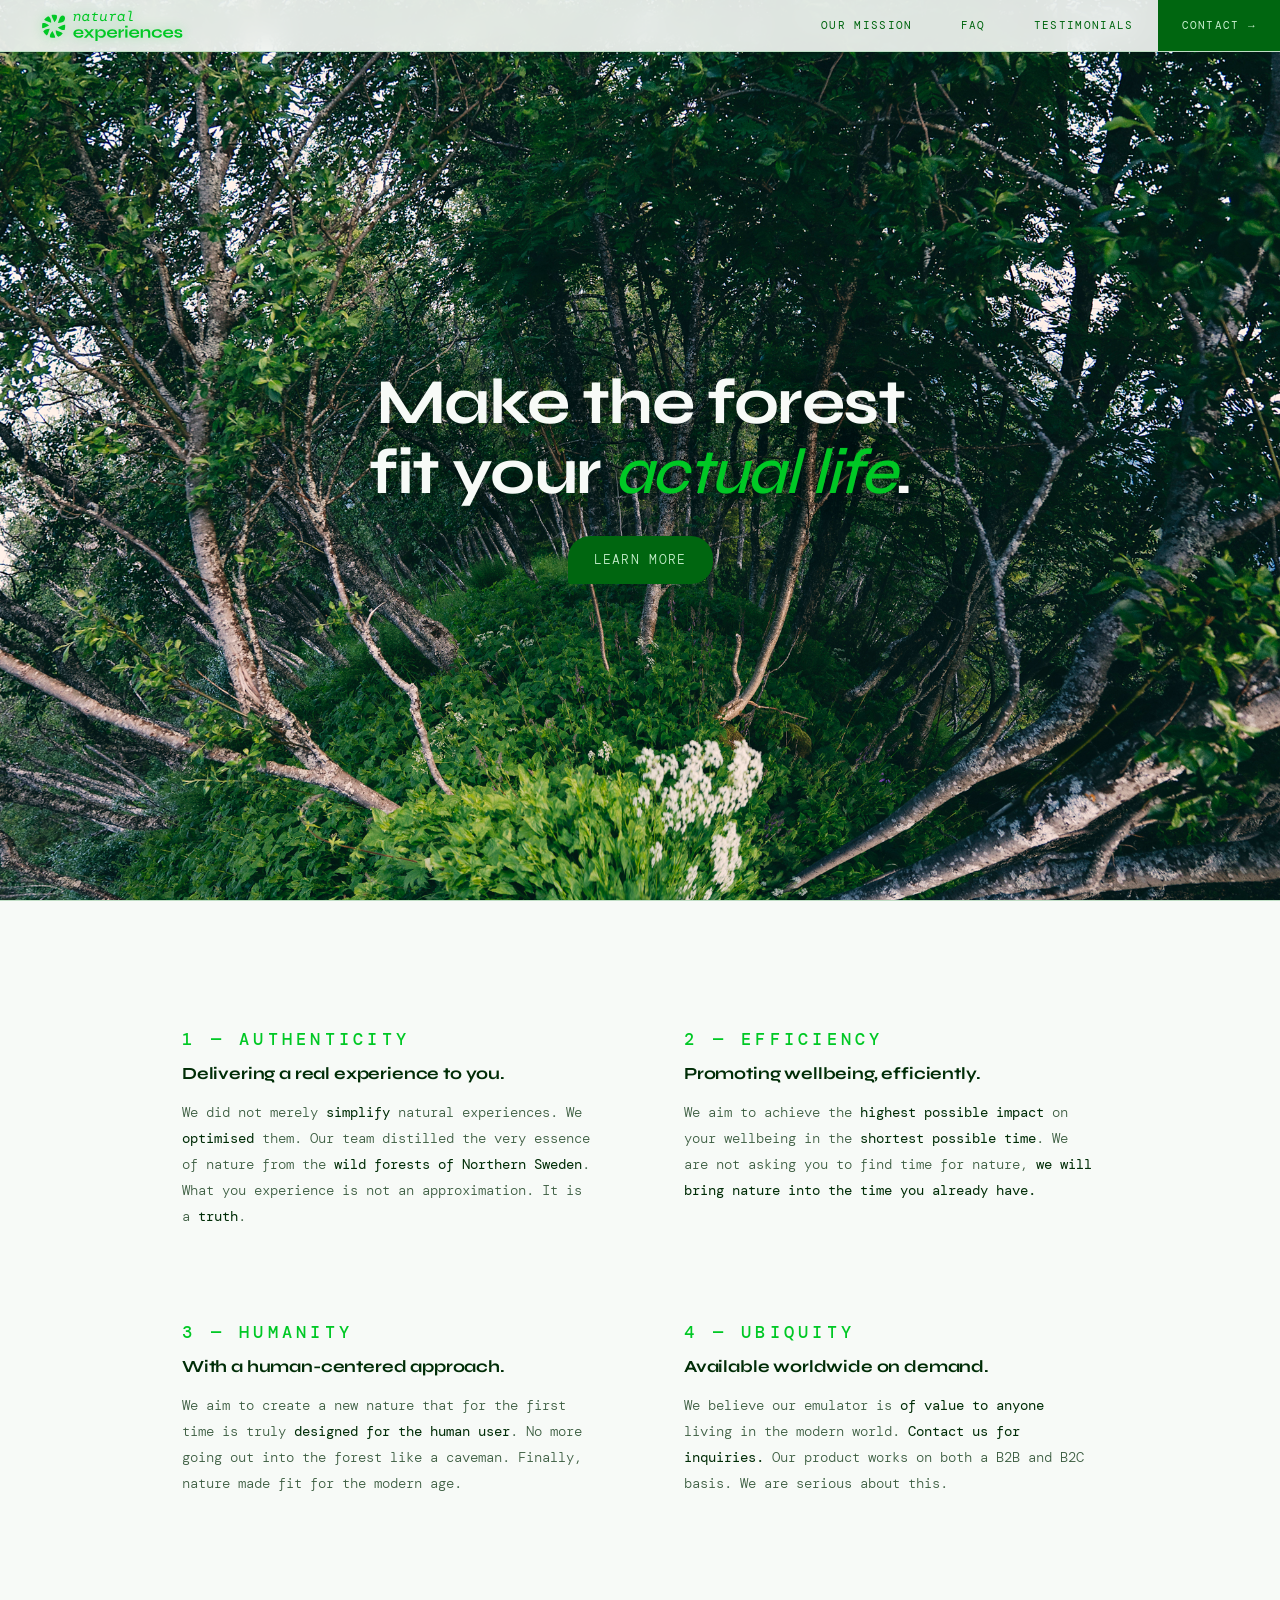
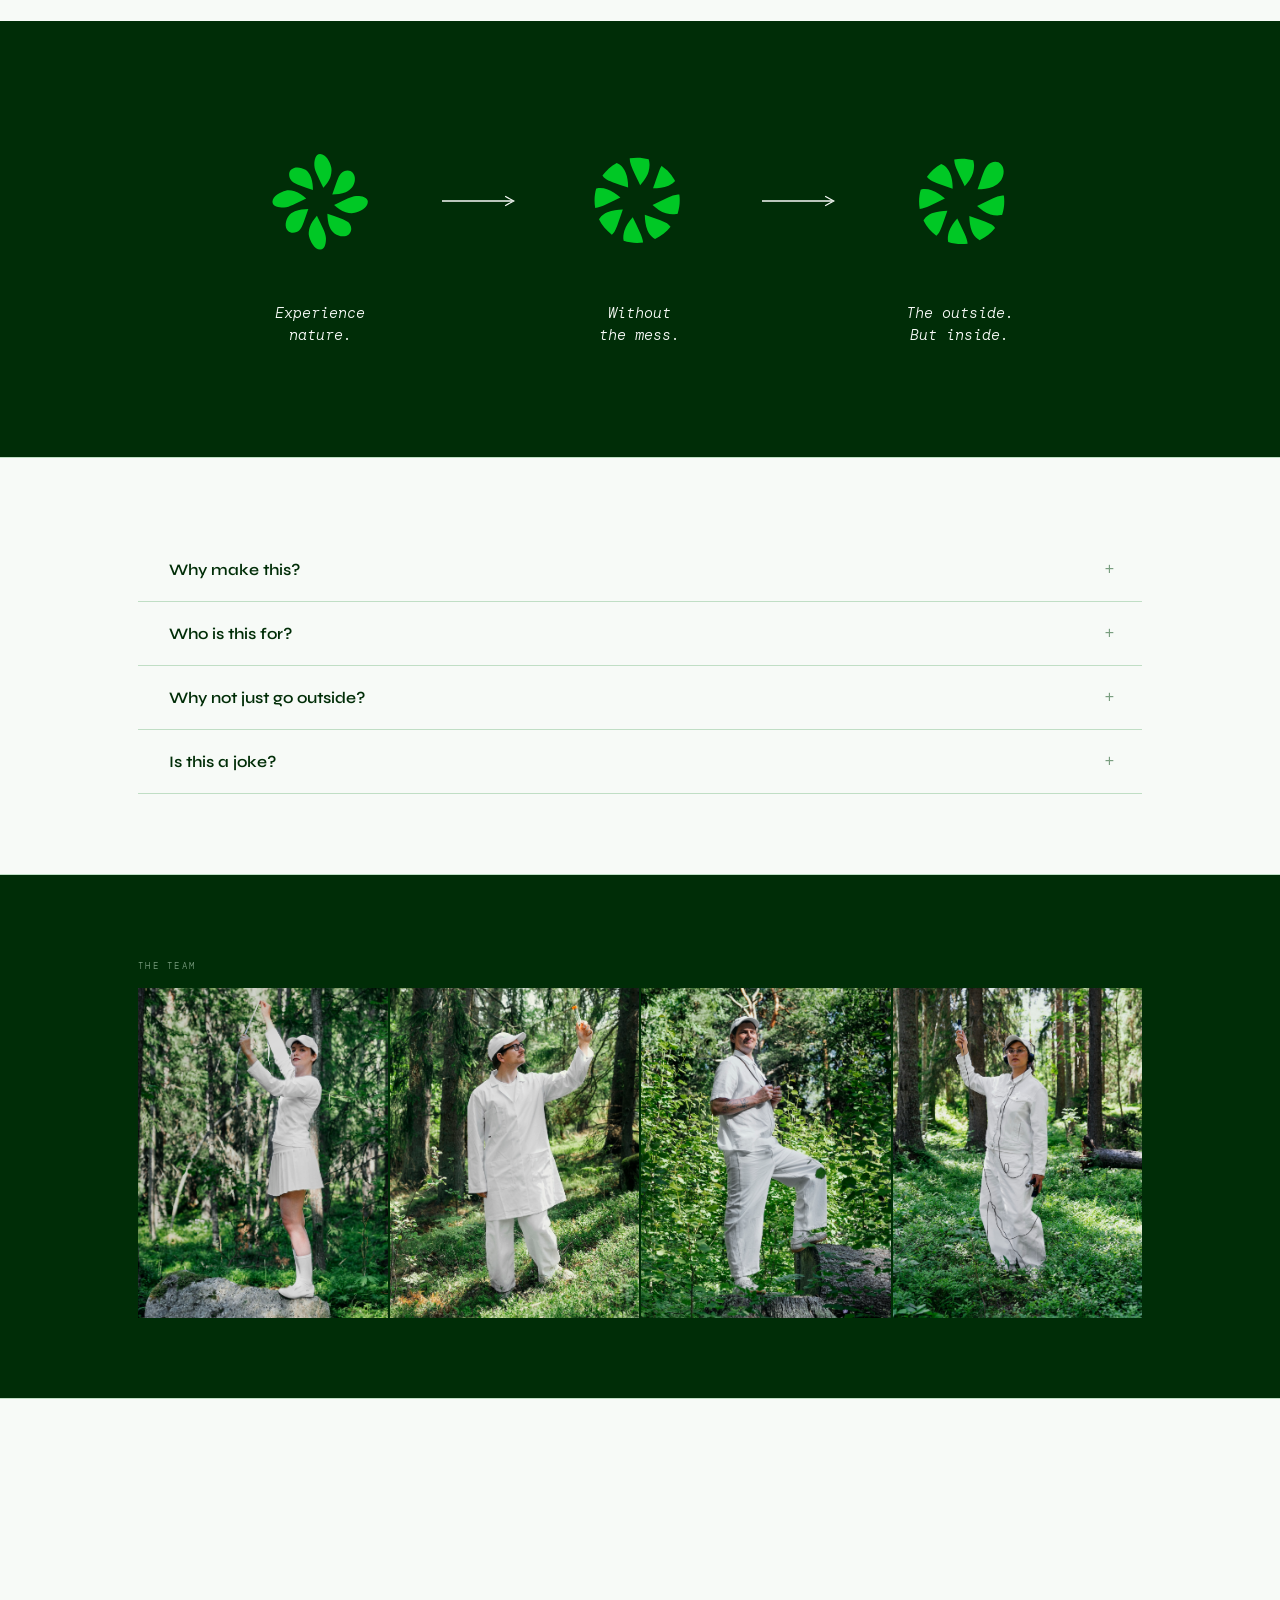
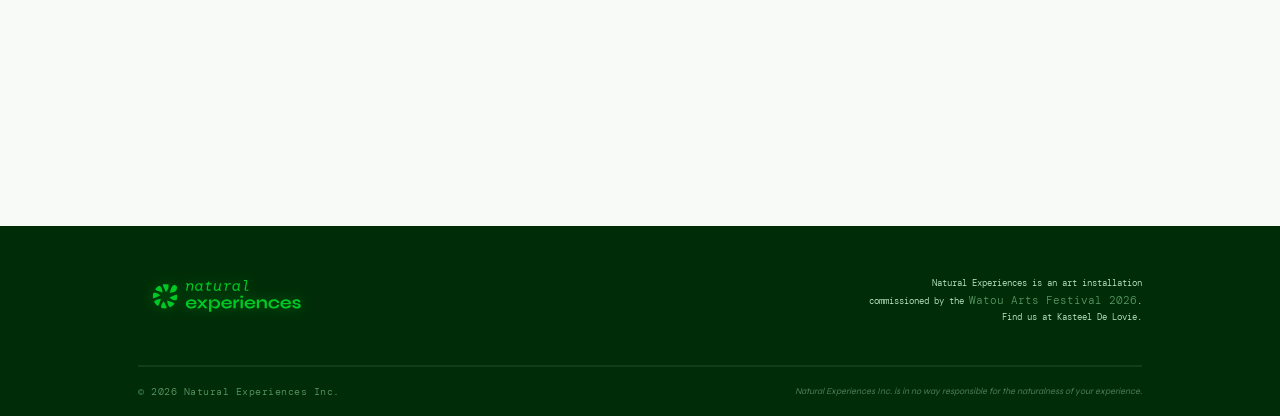
==== index.html @ 7402f5b1 "writing tweaks" ====
<!DOCTYPE html>
<html lang="en">
<head>
  <meta charset="UTF-8">
  <meta name="viewport" content="width=device-width, initial-scale=1.0">
  <title>Natural Experiences</title>
  <link rel="icon" type="image/svg+xml" href="img/brand/favicon.svg">
  <link rel="preconnect" href="https://fonts.googleapis.com">
  <link rel="preconnect" href="https://fonts.gstatic.com" crossorigin>
  <link href="https://fonts.googleapis.com/css2?family=Syne:ital,wght@0,400;0,600;0,700;0,800;1,400;1,600&family=DM+Mono:ital,wght@0,300;0,400;0,500;1,300;1,400&display=swap" rel="stylesheet">
  <link rel="stylesheet" href="styles.css?v=2">
</head>
<body>

<nav aria-label="Main navigation">
  <a class="nav-logo" href="#" aria-label="Natural Experiences — home">
    <img class="logo-full" src="img/brand/logo_full.svg" alt="Natural Experiences">
  </a>
  <ul class="nav-links">
    <li><a href="#protocols">Our Mission</a></li>
    <li><a href="#documentation">FAQ</a></li>
    <li><a href="#feedback">Testimonials</a></li>
    <li><a href="mailto:hello@naturalexperienc.es" class="nav-cta">Contact →</a></li>
  </ul>
</nav>

<!-- HERO -->
<!-- Swap the .hero-media <img> for <video class="hero-media" autoplay muted loop playsinline preload="auto"><source src="img/hero-bg.mp4" type="video/mp4"></video> when the .mp4 is ready -->
<div class="hero">
  <img class="hero-media" src="img/hero-bg.jpg" alt="A natural landscape">
  <div class="hero-center">
    <h1 class="hero-tagline">Make the forest<br class="br-desktop"> fit your <em>actual life</em>.</h1>
    <a class="btn" id="open-film-modal" href="https://player.vimeo.com/video/1145625119?h=a353f29f53" target="_blank" rel="noopener noreferrer">Learn more</a>
  </div>
</div>

<main>

  <!-- OUR MISSION -->
  <section id="protocols" aria-label="Our Mission">
    <div class="wrap">
      <div class="protocols-grid">
        <div class="protocol reveal">
          <div class="protocol-code"><span>1 — Authenticity</span></div>
          <h3 class="protocol-title">Delivering a real experience to you.</h3>
          <p class="protocol-text">We did not merely <strong>simplify</strong> natural experiences. We <strong>optimised</strong> them. Our team distilled the very essence of nature from the <strong>wild forests of Northern Sweden</strong>. What you experience is not an approximation. It is a <strong>truth</strong>.</p>
        </div>
        <div class="protocol reveal d1">
          <div class="protocol-code"><span>2 — Efficiency</span></div>
          <h3 class="protocol-title">Promoting wellbeing, efficiently.</h3>
          <p class="protocol-text">We aim to achieve the <strong>highest possible impact</strong> on your wellbeing in the <strong>shortest possible time</strong>. We are not asking you to find time for nature, <strong>we will bring nature into the time you already have.</strong></p>
        </div>
        <div class="protocol reveal d2">
          <div class="protocol-code"><span>3 — Humanity</span></div>
          <h3 class="protocol-title">With a human-centered approach.</h3>
          <p class="protocol-text">We aim to create a new nature that for the first time is truly <strong>designed for the human user</strong>. No more going out into the forest like a caveman. Finally, nature made fit for the modern age.</p>
        </div>
        <div class="protocol reveal d1">
          <div class="protocol-code"><span>4 — Ubiquity</span></div>
          <h3 class="protocol-title">Available worldwide on demand.</h3>
          <p class="protocol-text">We believe our emulator is <strong>of value to anyone</strong> living in the modern world. <strong>Contact us for inquiries.</strong> Our product works on both a B2B and B2C basis. We are serious about this.</p>
        </div>
      </div>
    </div>
  </section>


  <!-- VISUAL SECTION — brand transformation -->
  <div class="brand-interstitial" aria-label="Natural Experiences: experience nature, without the mess — the outside, but inside">
    <figure class="transform-step">
      <img class="transform-mark" src="img/brand/logo_transformation_1.svg" alt="">
      <figcaption>Experience<br>nature.</figcaption>
    </figure>
    <svg class="transform-arrow" viewBox="0 0 90 16" fill="none" stroke="currentColor" aria-hidden="true">
      <line x1="0" y1="8" x2="82" y2="8" stroke-width="1.5"/>
      <polyline points="74,2.5 84,8 74,13.5" stroke-width="1.5"/>
    </svg>
    <figure class="transform-step">
      <img class="transform-mark" src="img/brand/logo_transformation_2.svg" alt="">
      <figcaption>Without<br>the mess.</figcaption>
    </figure>
    <svg class="transform-arrow" viewBox="0 0 90 16" fill="none" stroke="currentColor" aria-hidden="true">
      <line x1="0" y1="8" x2="82" y2="8" stroke-width="1.5"/>
      <polyline points="74,2.5 84,8 74,13.5" stroke-width="1.5"/>
    </svg>
    <figure class="transform-step">
      <img class="transform-mark" src="img/brand/symbol.svg" alt="">
      <figcaption>The outside.<br>But inside.</figcaption>
    </figure>
  </div>

  <!-- FAQ -->
  <section id="documentation" aria-label="FAQ">
    <div class="wrap">
      <div class="doc-content"></div>
    </div>
  </section>


  <!-- THE TEAM -->
  <section id="personnel" aria-label="The Team">
    <div class="wrap">
      <span class="section-code">The Team</span>
      <div class="personnel-grid">
        <div class="personnel-card reveal">
          <div class="personnel-badge"></div>
          <div class="personnel-badge-dot"></div>
          <img src="img/alies.jpg" alt="Alies Torfs" loading="lazy">
          <div class="personnel-overlay">
            <div class="personnel-name">Alies Torfs</div>
            <div class="personnel-role">Lead Art Director<br>Principal Textural Engineer<br>Artificial Habitat Manager</div>
          </div>
        </div>
        <div class="personnel-card reveal d1">
          <div class="personnel-badge"></div>
          <div class="personnel-badge-dot"></div>
          <img src="img/bram.jpg" alt="Bram Verbeek" loading="lazy">
          <div class="personnel-overlay">
            <div class="personnel-name">Bram Verbeek</div>
            <div class="personnel-role">Head of Natural Storytelling<br>Executive Technician<br>Administrative Director</div>
          </div>
        </div>
        <div class="personnel-card reveal d3">
          <div class="personnel-badge"></div>
          <div class="personnel-badge-dot"></div>
          <img src="img/kristoffer.jpg" alt="Kristoffer Kronander" loading="lazy">
          <div class="personnel-overlay">
            <div class="personnel-name">Kristoffer Kronander</div>
            <div class="personnel-role">Director of Film<br>Visual Environment Producer<br>Head of Location Scouting</div>
          </div>
        </div>
        <div class="personnel-card reveal d2">
          <div class="personnel-badge"></div>
          <div class="personnel-badge-dot"></div>
          <img src="img/brenda.jpg" alt="Brenda El Rayes" loading="lazy">
          <div class="personnel-overlay">
            <div class="personnel-name">Brenda El Rayes</div>
            <div class="personnel-role">President of Sound<br>Organic Meditation Manager<br>Opportunities Coordinator</div>
          </div>
        </div>
      </div>
    </div>
  </section>

  <!-- TESTIMONIALS -->
  <section id="feedback" aria-label="Testimonials">
    <div class="wrap">
      <div class="feedback-form reveal">
        <div class="testimonial-track-wrapper">
          <!-- Slides injected from testimonials.txt -->
          <div class="testimonial-track"></div>
        </div>
        <div class="testimonial-nav">
          <button class="testimonial-btn" id="testimonial-prev" aria-label="Previous testimonial">←</button>
          <span class="testimonial-counter" id="testimonial-counter">1 / 2</span>
          <button class="testimonial-btn" id="testimonial-next" aria-label="Next testimonial">→</button>
        </div>
      </div>
    </div>
  </section>

</main>

<!-- FILM MODAL -->
<div class="film-modal" id="film-modal" aria-hidden="true">
  <div class="film-modal-dialog" role="dialog" aria-modal="true" aria-label="Natural Experiences film">
    <button type="button" class="film-modal-close" id="close-film-modal" aria-label="Close video">Close</button>
    <iframe
      id="film-player"
      title="Natural Experiences film"
      src="about:blank"
      referrerpolicy="strict-origin-when-cross-origin"
      allow="autoplay; fullscreen; picture-in-picture; clipboard-write; encrypted-media; web-share"
      allowfullscreen>
    </iframe>
  </div>
</div>

<!-- FOOTER -->
<footer>
  <div class="wrap">
    <div class="footer-top">
      <div class="footer-logo">
        <img class="logo-full footer-logo-img" src="img/brand/logo_full.svg" alt="Natural Experiences">
      </div>
      <div class="footer-links">
        <div class="footer-col">
          <ul>
            <li>Natural Experiences is an art installation <br class="br-desktop"> commissioned by the <a href="https://www.kunstenfestivalwatou.be/en/" target="_blank" rel="noopener noreferrer">Watou Arts Festival 2026</a>.<br class="br-desktop"> Find us at Kasteel De Lovie.</li>
          </ul>
        </div>
      </div>
    </div>
    <div class="footer-bottom">
      <span class="footer-copy">© 2026 Natural Experiences Inc.</span>
      <span class="footer-disc">Natural Experiences Inc. is in no way responsible for the naturalness of your experience.</span>
    </div>
  </div>
</footer>

<script>
  // Reveal on scroll
  const io = new IntersectionObserver(entries => {
    entries.forEach(e => {
      if (e.isIntersecting) {
        e.target.classList.add('visible');
        io.unobserve(e.target);
      }
    });
  }, { threshold: 0.07 });
  document.querySelectorAll('.reveal').forEach(el => io.observe(el));

  // FAQ — loaded from faq.txt
  // Format: questions separated by lines containing only "---"
  // First line of each block = question, remaining paragraphs = answer
  fetch('faq.txt')
    .then(r => {
      if (!r.ok) throw new Error(`${r.status} ${r.statusText}`);
      return r.text();
    })
    .then(text => {
      const container = document.querySelector('.doc-content');
      const items = text.split(/\n---\n/).map(s => s.trim()).filter(Boolean);
      items.forEach((block, i) => {
        const parts = block.split(/\n\n+/).map(s => s.trim()).filter(Boolean);
        const question = parts[0];
        const paragraphs = parts.slice(1);
        const el = document.createElement('div');
        el.className = 'faq-item';
        el.innerHTML = `
          <button class="faq-q" type="button">
            <span class="faq-num">6.${i + 1}</span>
            <span class="faq-q-text">${question}</span>
            <span class="faq-icon">+</span>
          </button>
          <div class="faq-body">
            <div class="faq-body-inner">
              ${paragraphs.map(p => `<p>${p}</p>`).join('')}
            </div>
          </div>`;
        container.appendChild(el);
        el.querySelector('.faq-q').addEventListener('click', () => toggle(el.querySelector('.faq-q')));
      });
    })
    .catch(err => console.error('FAQ failed to load — if viewing locally, run: python3 -m http.server 8080\n', err));

  // FAQ accordion
  function toggle(btn) {
    const item = btn.closest('.faq-item');
    const open = item.classList.contains('open');
    document.querySelectorAll('.faq-item.open').forEach(i => i.classList.remove('open'));
    if (!open) item.classList.add('open');
  }
  document.querySelectorAll('.faq-q').forEach(btn => {
    btn.addEventListener('click', () => toggle(btn));
  });

  // Testimonial slider
  // Slides are loaded from testimonials.txt — blocks separated by a line of "---",
  // quote first, then a final "Name | Company" attribution line.
  const testimonialTrack = document.querySelector('.testimonial-track');
  const testimonialCounter = document.getElementById('testimonial-counter');
  let testimonialSlides = [];
  let currentSlide = 0;
  let autoSlideTimer;

  function goToSlide(n) {
    if (!testimonialSlides.length) return;
    currentSlide = ((n % testimonialSlides.length) + testimonialSlides.length) % testimonialSlides.length;
    testimonialTrack.style.transform = `translateX(-${currentSlide * 100}%)`;
    testimonialCounter.textContent = `${currentSlide + 1} / ${testimonialSlides.length}`;
  }

  function startAutoSlide() {
    clearInterval(autoSlideTimer);
    if (testimonialSlides.length > 1) {
      autoSlideTimer = setInterval(() => goToSlide(currentSlide + 1), 15000);
    }
  }

  const esc = (s) => s.replace(/[&<>"]/g, (c) => ({ '&': '&amp;', '<': '&lt;', '>': '&gt;', '"': '&quot;' }[c]));

  function buildTestimonials(text) {
    const blocks = text
      .split(/\n---\n/)
      .map(b => b.split('\n').filter(l => !l.trim().startsWith('#')).join('\n').trim())
      .filter(Boolean);
    testimonialTrack.innerHTML = blocks.map((block) => {
      const lines = block.split('\n').map(l => l.trim()).filter(Boolean);
      const attribution = lines.pop() || '';
      const quote = lines.join(' ');
      const [name = '', company = ''] = attribution.split('|').map(s => s.trim());
      return `
        <div class="testimonial-slide">
          <p class="feedback-quote"><span class="feedback-quote-text">${esc(quote)}</span></p>
          <div class="feedback-entry-header">
            <span>${esc(name)}</span>${company ? `<span>${esc(company)}</span>` : ''}
          </div>
        </div>`;
    }).join('');
    testimonialSlides = testimonialTrack.querySelectorAll('.testimonial-slide');
    goToSlide(0);
    fitQuotes();
    startAutoSlide();
  }

  fetch('testimonials.txt')
    .then(r => { if (!r.ok) throw new Error(`${r.status} ${r.statusText}`); return r.text(); })
    .then(buildTestimonials)
    .catch(err => console.error('Testimonials failed to load — if viewing locally, run: python3 -m http.server 8080\n', err));

  document.getElementById('testimonial-prev').addEventListener('click', () => { goToSlide(currentSlide - 1); startAutoSlide(); });
  document.getElementById('testimonial-next').addEventListener('click', () => { goToSlide(currentSlide + 1); startAutoSlide(); });

  // Auto-fit testimonial text: shrink font until it fits the fixed box (capped at CSS max).
  const MIN_QUOTE_FONT = 12;
  function fitQuotes() {
    document.querySelectorAll('.feedback-quote').forEach((quote) => {
      const text = quote.querySelector('.feedback-quote-text');
      if (!text) return;
      quote.style.fontSize = '';                              // revert to CSS max
      let size = parseFloat(getComputedStyle(quote).fontSize);
      while (size > MIN_QUOTE_FONT && text.scrollHeight > text.clientHeight) {
        size -= 1;
        quote.style.fontSize = size + 'px';
      }
    });
  }
  let fitRaf;
  window.addEventListener('resize', () => {
    cancelAnimationFrame(fitRaf);
    fitRaf = requestAnimationFrame(fitQuotes);
  });
  if (document.fonts && document.fonts.ready) document.fonts.ready.then(fitQuotes);

  // Film modal
  const filmModal = document.getElementById('film-modal');
  const filmPlayer = document.getElementById('film-player');
  const filmSrc = 'https://player.vimeo.com/video/1145625119?h=a353f29f53';

  function openFilmModal(e) {
    e.preventDefault();
    filmModal.classList.add('open');
    filmModal.setAttribute('aria-hidden', 'false');
    document.body.classList.add('no-scroll');
    filmPlayer.src = filmSrc;
  }

  function closeFilmModal() {
    filmModal.classList.remove('open');
    filmModal.setAttribute('aria-hidden', 'true');
    document.body.classList.remove('no-scroll');
    filmPlayer.src = 'about:blank';
  }

  document.getElementById('open-film-modal').addEventListener('click', openFilmModal);
  document.getElementById('close-film-modal').addEventListener('click', closeFilmModal);
  filmModal.addEventListener('click', e => { if (e.target === filmModal) closeFilmModal(); });
  document.addEventListener('keydown', e => { if (e.key === 'Escape' && filmModal.classList.contains('open')) closeFilmModal(); });
</script>

<script data-goatcounter="https://naturalexperiences.goatcounter.com/count"
        async src="//gc.zgo.at/count.js"></script>
</body>
</html>
---- styles.css ----
:root {
    /* base colors */
    --white: #F7FAF7;
    --off-white: #EEF5EF;
    --pure-white: #FFFFFF;
    --black: #000000;
    --green-deep: #002D07;
    --green-mid: #006610;
    --green-accent: #00C825;
    --green-light: #C8F0CF;
    --green-xlight: #EAF9ED;
    --line: #C0DEC5;
    --line-dark: #5A9965;
    --text-muted: #3D5E42;
    --text-dim: #7A9E80;
    /* contextual darks */
    --modal-overlay: #001404;
    --modal-dark: #001B05;
    --overlay-dark: #000F03;
    --footer-muted: #A0C8A5;
    /* fonts */
    --font-display: 'Syne', sans-serif;
    --font-mono: 'DM Mono', monospace;
  }

  *, *::before, *::after { box-sizing: border-box; margin: 0; padding: 0; }
  html { scroll-behavior: smooth; }

  body {
    background: var(--white);
    color: var(--green-deep);
    font-family: var(--font-mono);
    font-size: 12px;
    font-weight: 300;
    line-height: 1.7;
    overflow-x: hidden;
  }

  /* ── NAV ── */
  nav {
    position: fixed;
    top: 0; left: 0; right: 0;
    z-index: 100;
    display: flex;
    align-items: stretch;
    justify-content: space-between;
    background: color-mix(in srgb, var(--white) 90%, transparent);
    backdrop-filter: blur(12px);
    border-bottom: 1px solid var(--line);
    height: 52px;
  }
  .nav-logo {
    display: flex;
    align-items: center;
    padding: 0 28px;
    text-decoration: none;
  }
  /* full brand logo — symbol + wordmark */
  .logo-full {
    height: 38px;
    width: auto;
    display: block;
    transition: transform 0.7s cubic-bezier(0.16, 1, 0.3, 1), filter 0.7s cubic-bezier(0.16, 1, 0.3, 1);
    filter: drop-shadow(0 0 6px color-mix(in srgb, var(--green-accent) 35%, transparent));
  }
  .nav-logo:hover .logo-full {
    transform: scale(1.03);
    filter: drop-shadow(0 0 8px color-mix(in srgb, var(--green-accent) 55%, transparent)) drop-shadow(0 0 16px color-mix(in srgb, var(--green-accent) 25%, transparent));
  }
  .nav-links {
    display: flex;
    align-items: stretch;
    list-style: none;
    margin-left: auto;
  }
  .nav-links li { display: flex; }
  .nav-links a {
    display: flex;
    align-items: center;
    padding: 0 24px;
    font-size: 11px;
    font-weight: normal;
    letter-spacing: 0.12em;
    text-transform: uppercase;
    text-decoration: none;
    color: var(--green-mid);
    transition: background 0.15s, color 0.15s;
  }
  .nav-links a:hover { background: var(--green-xlight); color: var(--green-mid); }
  .nav-cta {
    background: var(--green-mid) !important;
    color: var(--green-light) !important;
    border-left: none !important;
  }
  .nav-cta:hover { background: var(--green-accent) !important; color: var(--white) !important; }

  /* ── HERO ── */
  .hero {
    height: 100vh;
    position: relative;
    overflow: hidden;
    padding-top: 52px;
    background: var(--green-deep);
  }
  .hero-media {
    position: absolute;
    inset: 0;
    width: 100%;
    height: 100%;
    object-fit: cover;
    z-index: 0;
  }
  .hero-center {
    position: absolute;
    inset: 52px 0 0;
    display: flex;
    flex-direction: column;
    align-items: center;
    justify-content: center;
    gap: 28px;
    text-align: center;
    padding: 24px;
    z-index: 3;
  }
  .hero-center .btn { margin: 0; }
  .hero-tagline {
    font-family: var(--font-display);
    font-size: clamp(48px, 5vw, 80px);
    font-weight: 700;
    letter-spacing: -0.025em;
    line-height: 1.1;
    color: var(--white);
    text-shadow: 0 2px 24px color-mix(in srgb, var(--overlay-dark) 55%, transparent);
  }
  .hero-tagline em {
    font-style: italic;
    font-family: inherit;
    font-weight: 500;
    color: var(--green-accent);
  }

  /* ── SHARED ── */
  .wrap { max-width: 1100px; margin: 0 auto; padding: 0 48px; }
  section { border-top: 1px solid var(--line); padding: 80px 0; }

  .section-header {
    display: flex;
    justify-content: space-between;
    align-items: baseline;
    margin-bottom: 10px;
  }
  .section-code {
    font-size: 9px;
    letter-spacing: 0.25em;
    text-transform: uppercase;
    color: var(--text-dim);
  }

  /* ── INTRO ── */
  .intro-grid { display: grid; grid-template-columns: 1fr 1fr; gap: 80px; align-items: start; }
  .intro-headline {
    font-family: var(--font-display);
    font-size: clamp(24px, 3vw, 42px);
    font-weight: 700;
    letter-spacing: -0.025em;
    line-height: 1.1;
    margin-bottom: 0;
  }
  .intro-body { color: var(--text-muted); line-height: 1.9; margin-bottom: 28px; }
  .btn {
    display: inline-flex;
    align-items: center;
    gap: 8px;
    background: var(--green-mid);
    color: var(--green-light);
    padding: 13px 26px;
    font-family: var(--font-mono);
    font-size: 13px;
    letter-spacing: 0.1em;
    text-transform: uppercase;
    text-decoration: none;
    /* leaf / drop shape — rounded with one pointed corner */
    border-radius: 22px 22px 22px 2px;
    border: none;
    cursor: pointer;
    transition: background 0.15s, border-radius 0.3s cubic-bezier(0.16,1,0.3,1);
    margin-right: 16px;
  }
  .btn:hover {
    background: var(--green-accent);
    border-radius: 2px 22px 22px 22px;
  }

  .no-scroll { overflow: hidden; }

  .film-modal {
    position: fixed;
    inset: 0;
    z-index: 300;
    display: none;
    align-items: center;
    justify-content: center;
    padding: 24px;
    background: color-mix(in srgb, var(--modal-overlay) 86%, transparent);
    backdrop-filter: blur(10px);
    -webkit-backdrop-filter: blur(10px);
  }
  .film-modal.open { display: flex; }
  .film-modal-dialog {
    display: flex;
    flex-direction: column;
    width: min(1000px, 100%);
    background: var(--modal-dark);
    border: 1px solid color-mix(in srgb, var(--green-light) 20%, transparent);
    border-radius: 22px;
    padding: 16px;
    box-shadow: 0 24px 60px color-mix(in srgb, var(--black) 50%, transparent);
  }
  .film-modal-close {
    align-self: flex-end;
    display: inline-flex;
    align-items: center;
    margin-bottom: 12px;
    background: var(--green-mid);
    border: none;
    color: var(--green-light);
    padding: 8px 16px;
    font-family: var(--font-mono);
    font-size: 9px;
    letter-spacing: 0.14em;
    text-transform: uppercase;
    cursor: pointer;
    border-radius: 16px 16px 16px 2px;
    transition: background 0.15s, border-radius 0.3s cubic-bezier(0.16,1,0.3,1);
  }
  .film-modal-close:hover {
    background: var(--green-accent);
    color: var(--white);
    border-radius: 2px 16px 16px 16px;
  }
  #film-player {
    width: 100%;
    aspect-ratio: 16 / 9;
    height: auto;
    max-height: 78vh;
    display: block;
    background: var(--black);
    border: 0;
    border-radius: 12px;
  }

  /* ── MARQUEE STRIP ── */
  .marquee-strip {
    overflow: hidden;
    border-top: 1px solid var(--line);
    border-bottom: 1px solid var(--line);
    padding: 14px 0;
    background: var(--green-deep);
  }
  .marquee-inner {
    display: flex;
    width: max-content;
    animation: marquee 24s linear infinite;
    will-change: transform;
    backface-visibility: hidden;
  }
  .marquee-item {
    display: flex;
    align-items: center;
    gap: 10px;
    padding: 5px 5px;
    font-size: 10px;
    font-weight: 500;
    letter-spacing: 0.2em;
    text-transform: uppercase;
    color: color-mix(in srgb, var(--white) 50%, transparent);
    flex-shrink: 0;
  }
  .marquee-item span {
    display: inline-block;
    width: 14px;
    height: 14px;
    font-size: 0;
    line-height: 0;
    flex-shrink: 0;
    background: url(img/brand/leaf.svg) center / contain no-repeat;
  }
  @keyframes marquee {
    from { transform: translateX(0); }
    to { transform: translateX(-50%); }
  }

  /* ── PERSONNEL ── */
  #personnel { background: var(--green-deep); }
  .personnel-grid { display: grid; grid-template-columns: repeat(4, 1fr); gap: 2px; margin-top: 10px; background: var(--green-deep); }
  .personnel-card { position: relative; overflow: hidden; aspect-ratio: 3/4; background: var(--green-deep); }
  .personnel-card img {
    width: 100%; height: 100%;
    object-fit: cover; display: block;
    filter: none;
    transition: transform 0.6s cubic-bezier(0.16,1,0.3,1);
  }
  .personnel-card:hover img { transform: scale(1.03); }
  .personnel-overlay {
    position: absolute; bottom: 0; left: 0; right: 0;
    padding: 32px 14px 14px;
    background: linear-gradient(transparent, color-mix(in srgb, var(--overlay-dark) 82%, transparent));
    opacity: 0;
    transition: opacity 0.4s ease;
  }
  .personnel-card:hover .personnel-overlay,
  .personnel-card:focus-within .personnel-overlay { opacity: 1; }
  .personnel-name {
    font-family: var(--font-display);
    font-size: 13px;
    font-weight: 600;
    color: var(--pure-white);
    letter-spacing: 0.01em;
    transform: translateY(8px);
    transition: transform 0.4s cubic-bezier(0.16,1,0.3,1);
  }
  .personnel-card:hover .personnel-name,
  .personnel-card:focus-within .personnel-name { transform: translateY(0); }
  .personnel-role {
    margin-top: 4px;
    font-size: 10.5px;
    font-weight: 500;
    line-height: 1.3;
    letter-spacing: 0.04em;
    text-transform: uppercase;
    color: color-mix(in srgb, var(--pure-white) 72%, transparent);
    transform: translateY(8px);
    transition: transform 0.4s cubic-bezier(0.16,1,0.3,1) 0.06s;
  }
  .personnel-card:hover .personnel-role,
  .personnel-card:focus-within .personnel-role { transform: translateY(0); }
  .personnel-badge {
    position: absolute;
    top: 0; left: 0; right: 0;
    background: var(--green-deep);
    height: 3px;
  }

  /* ── PROTOCOLS (missions) ── */
  .protocols-grid { display: grid; grid-template-columns: 1fr 1fr; }
  .protocol {
    padding: 44px;
    transition: background 0.2s;
    position: relative;
  }
  .protocol-code {
    font-size: 17px;
    letter-spacing: 0.25em;
    text-transform: uppercase;
    font-weight: 500;
    color: var(--green-accent);
    margin-bottom: 10px;
    display: flex;
    justify-content: space-between;
    align-items: center;
  }
  .protocol-title {
    font-family: var(--font-display);
    font-size: 17px;
    font-weight: 700;
    letter-spacing: -0.01em;
    line-height: 1.2;
    margin-bottom: 16px;
  }
  .protocol-text { font-size: 14px; color: var(--text-muted); line-height: 1.85; }
  .protocol-text strong { color: var(--green-deep); font-weight: 400; }

  /* ── FAQ / DOCUMENTATION ── */
  .doc-content { padding: 0; }

  .faq-item { border-bottom: 1px solid var(--line); }
  .faq-q {
    width: 100%; background: none; border: none; cursor: pointer;
    display: flex;
    align-items: center;
    justify-content: space-between;
    padding: 22px 28px;
    text-align: left;
    gap: 16px;
    border-left: 3px solid transparent;
    transition: border-color 0.2s, background 0.15s;
  }
  .faq-q:hover { background: var(--green-xlight); }
  .faq-item.open .faq-q { background: var(--green-xlight); }
  .faq-num { display: none; }
  .faq-q-text { font-family: var(--font-display); font-size: 16px; font-weight: 600; color: var(--green-deep); }
  .faq-icon { font-size: 16px; color: var(--text-dim); transition: transform 0.3s, color 0.2s; font-weight: 300; text-align: right; }
  .faq-item.open .faq-icon { transform: rotate(45deg); color: var(--green-accent); }

  .faq-body { max-height: 0; overflow: hidden; transition: max-height 0.5s cubic-bezier(0.16,1,0.3,1); }
  .faq-item.open .faq-body { max-height: 900px; }
  .faq-body-inner {
    padding: 10px 28px 32px 28px;
    display: flex; flex-direction: column; gap: 14px;
  }
  .faq-body-inner p { font-size: 13px; color: var(--text-muted); line-height: 1.95; }
  .faq-body-inner strong { color: var(--green-deep); font-weight: 400; }

  /* ── VISUAL SECTION (brand transformation) ── */
  .brand-interstitial {
    background: var(--green-deep);
    display: flex;
    align-items: flex-start;
    justify-content: center;
    gap: clamp(16px, 4vw, 56px);
    padding: clamp(64px, 9vw, 110px) 24px;
  }
  .transform-step {
    margin: 0;
    flex: 0 0 auto;
    display: flex;
    flex-direction: column;
    align-items: center;
    gap: 30px;
  }
  .transform-mark {
    width: clamp(84px, 11vw, 148px);
    height: auto;
    display: block;
  }
  .transform-step figcaption {
    font-family: var(--font-mono);
    font-style: italic;
    font-size: clamp(12px, 1.3vw, 15px);
    line-height: 1.45;
    text-align: center;
    color: var(--white);
  }
  .transform-arrow {
    flex: 0 0 auto;
    width: clamp(40px, 6vw, 88px);
    height: 16px;
    color: var(--white);
    margin-top: calc(clamp(84px, 11vw, 148px) / 2 - 8px);
  }

  /* ── TESTIMONIALS ── */
  .testimonial-track-wrapper { overflow: hidden; width: 100%; }
  .testimonial-track {
    display: flex;
    transition: transform 0.5s cubic-bezier(0.16,1,0.3,1);
  }
  .testimonial-slide {
    flex: 0 0 100%;
    width: 100%;
    padding: 24px 8px;
  }
  .feedback-quote {
    display: flex;
    align-items: center;
    justify-content: center;
    gap: clamp(16px, 2.5vw, 34px);
    max-width: 820px;
    height: clamp(80px, 11vw, 115px);
    margin: 0 auto;
    text-align: center;
    font-family: var(--font-mono);
    font-style: italic;
    font-weight: 500;
    font-size: 25px;
    line-height: 1.25;
    letter-spacing: -0.01em;
    color: var(--green-deep);
  }
  .feedback-quote-text {
    display: block;
    max-height: 100%;
    overflow: hidden;
  }
  .feedback-quote::before,
  .feedback-quote::after {
    content: "";
    flex: 0 0 auto;
    width: clamp(34px, 4vw, 52px);
    aspect-ratio: 313.25 / 198.56;
    background: url(img/brand/double_leaf.svg) center / contain no-repeat;
  }
  .feedback-quote::before { align-self: flex-start; }
  .feedback-quote::after { align-self: flex-end; transform: rotate(180deg); }
  .feedback-entry-header {
    margin: 26px auto 0;
    display: flex;
    justify-content: center;
    align-items: center;
    gap: 12px;
    font-size: 10px;
    letter-spacing: 0.18em;
    text-transform: uppercase;
    color: var(--text-dim);
  }
  .feedback-entry-header span + span::before {
    content: "—";
    margin-right: 12px;
    color: var(--line-dark);
  }
  .feedback-line { display: none; }
  .testimonial-nav {
    display: flex;
    align-items: center;
    justify-content: center;
    gap: 28px;
    padding-top: 32px;
  }
  .testimonial-btn {
    background: none;
    border: none;
    color: var(--text-dim);
    padding: 4px 6px;
    font-family: var(--font-mono);
    font-size: 16px;
    cursor: pointer;
    transition: color 0.15s;
  }
  .testimonial-btn:hover { color: var(--green-accent); }
  .testimonial-counter {
    font-size: 9px;
    letter-spacing: 0.2em;
    text-transform: uppercase;
    color: var(--text-dim);
  }

  /* ── FOOTER ── */
  footer {
    border-top: 2px solid var(--green-deep);
    background: var(--green-deep);
    padding: 48px 0 0;
    color: var(--green-light);
  }
  .footer-top {
    display: flex; justify-content: space-between; align-items: flex-start;
    padding-bottom: 40px;
    border-bottom: 1px solid color-mix(in srgb, var(--pure-white) 8%, transparent);
  }
  .footer-logo { display: flex; align-items: center; }
  .footer-logo-img { height: 40px; }
  .footer-logo:hover .footer-logo-img { transform: scale(1.03); }
  .footer-links { display: flex; gap: 56px; font-size: 9px; }
  .footer-col ul { list-style: none; display: flex; flex-direction: column; gap: 8px; text-align: right; }
  .footer-col a { font-size: 11px; color: var(--line-dark); text-decoration: none; transition: color 0.2s; }
  .footer-col a:hover { color: var(--white); }
  .footer-bottom {
    padding: 16px 0;
    display: flex; justify-content: space-between; align-items: center; gap: 20px;
    border-top: 1px solid color-mix(in srgb, var(--pure-white) 7%, transparent);
  }
  .footer-copy { font-size: 10px; color: var(--line-dark); letter-spacing: 0.05em; }
  .footer-disc { font-size: 9px; color: color-mix(in srgb, var(--footer-muted) 50%, transparent); font-style: italic; font-family: var(--font-display); }

  /* ── REVEAL ── */
  .reveal { opacity: 0; transform: translateY(14px); transition: opacity 0.6s ease, transform 0.6s ease; }
  .reveal.visible { opacity: 1; transform: none; }
  .d1 { transition-delay: 0.08s; } .d2 { transition-delay: 0.16s; } .d3 { transition-delay: 0.24s; }

  /* ── RESPONSIVE ── */
  @media (max-width: 860px) {
    nav { padding: 0; }
    .nav-logo { padding: 0 16px; }
    .nav-logo .logo-full { height: 32px; }
    .nav-links { display: none; }
    .wrap { padding: 0 20px; }
    section { padding: 52px 0; }
    .intro-grid, .protocols-grid { grid-template-columns: 1fr; }
    .personnel-grid { grid-template-columns: 1fr 1fr; }
    .brand-interstitial { flex-direction: column; align-items: center; gap: 6px; padding: 64px 24px; }
    .transform-arrow { margin-top: 0; transform: rotate(90deg); margin: 6px 0; }
    .faq-body-inner { padding-left: 28px; }

    /* Let text wrap naturally on mobile instead of using desktop line breaks */
    .br-desktop { display: none; }
    .hero-tagline { font-size: clamp(34px, 9vw, 52px); }

    /* Centered footer on mobile */
    .footer-logo-img { height: 32px; }
    .footer-top { flex-direction: column; align-items: center; text-align: center; gap: 24px; }
    .footer-links { justify-content: center; }
    .footer-col ul { text-align: center; align-items: center; }
    .footer-bottom { flex-direction: column; align-items: center; text-align: center; }

    .film-modal { padding: 12px; }
    .film-modal-dialog { padding: 10px; }
    #film-player { max-height: 70vh; }
  }

  /* ── REDUCED MOTION ── */
  @media (prefers-reduced-motion: reduce) {
    html { scroll-behavior: auto; }
    .marquee-inner { animation: none; }
    .logo-full,
    .reveal,
    .personnel-overlay,
    .personnel-name,
    .personnel-role,
    .personnel-card img { transition: none; }
    .personnel-name,
    .personnel-role { transform: none; }
  }
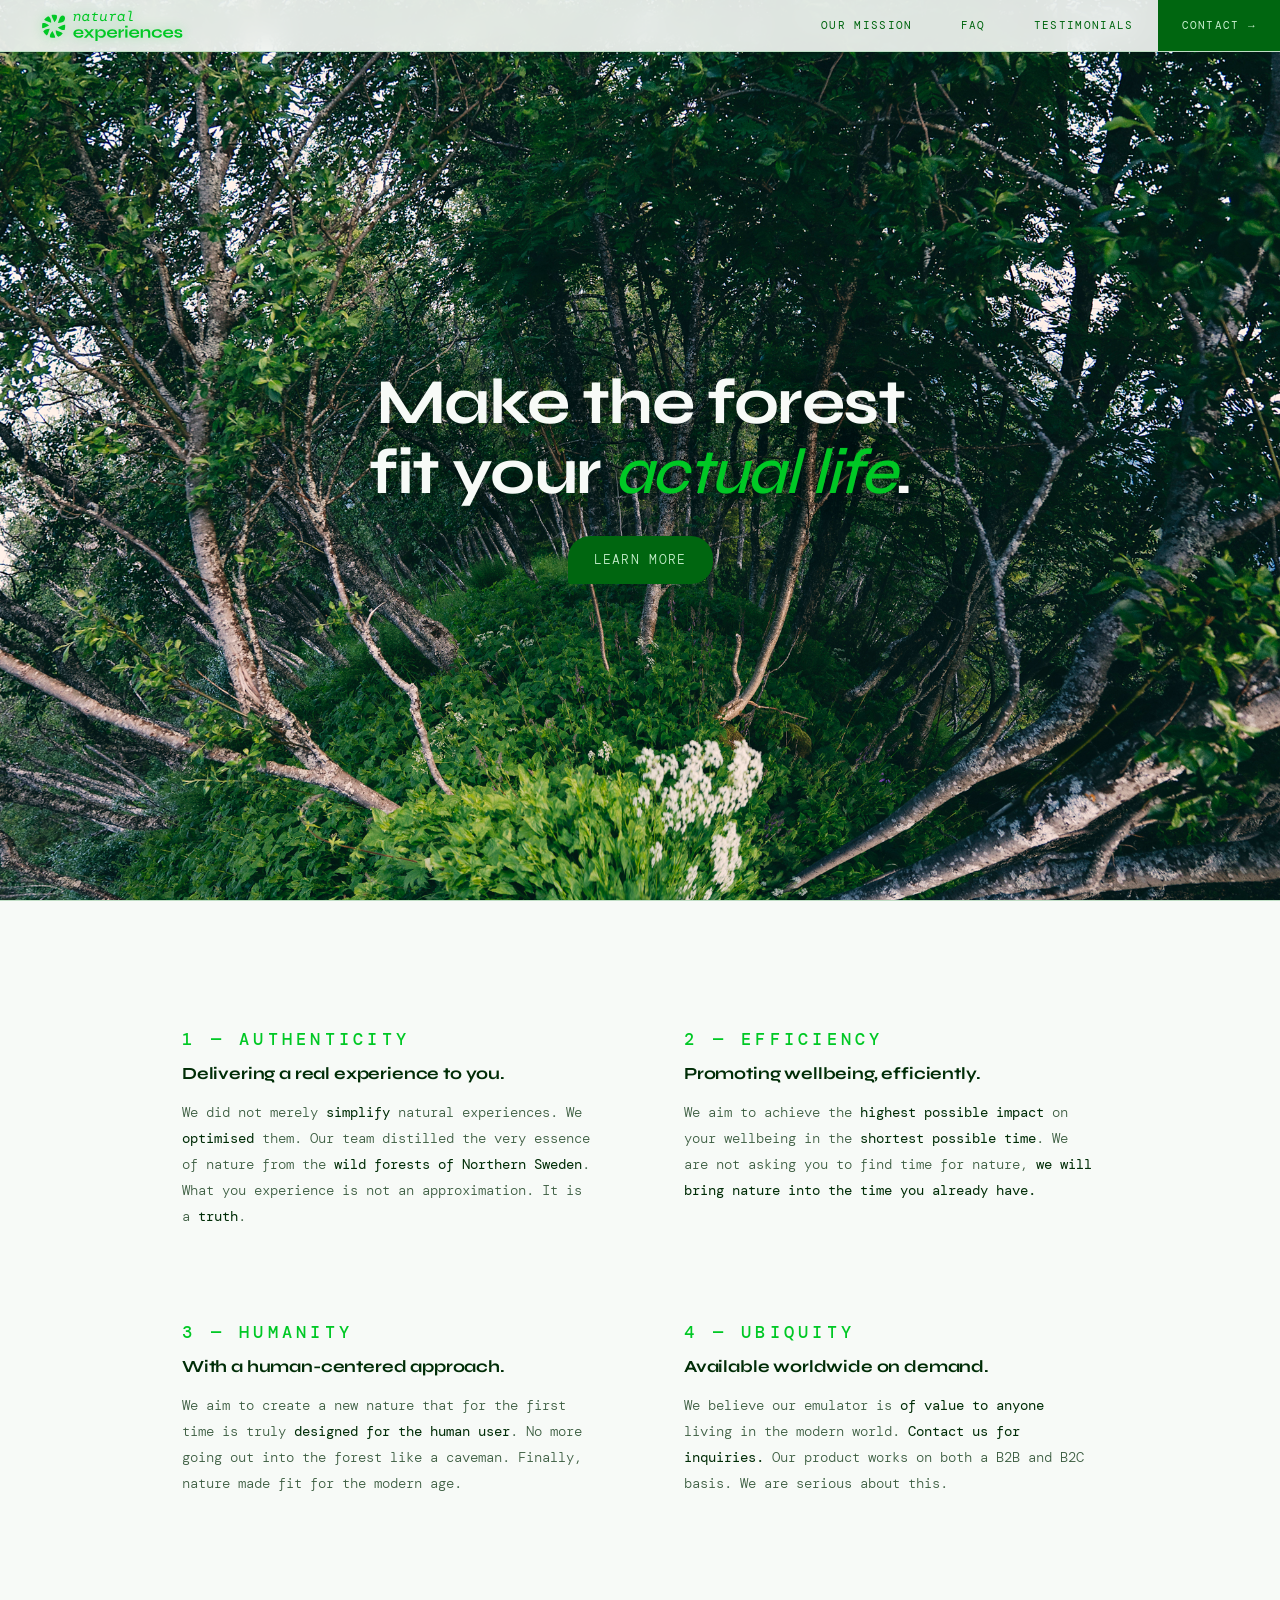
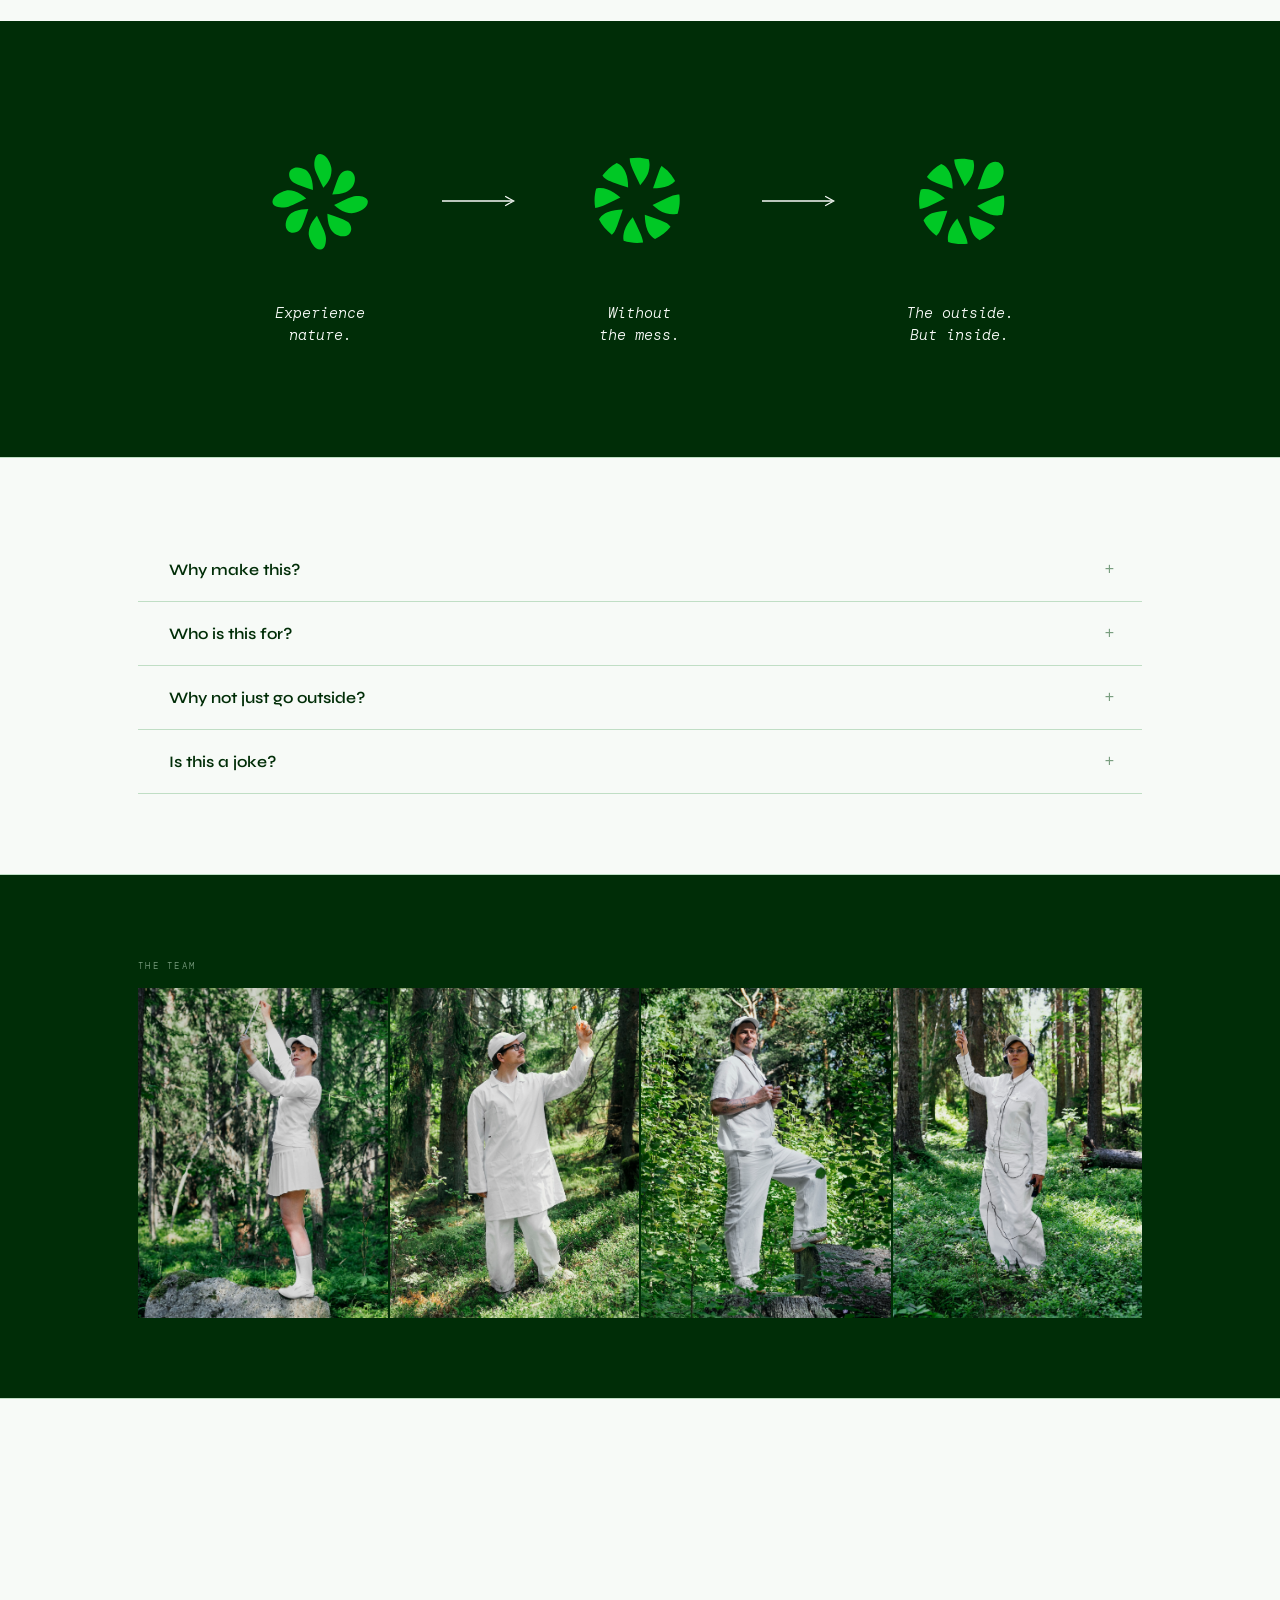
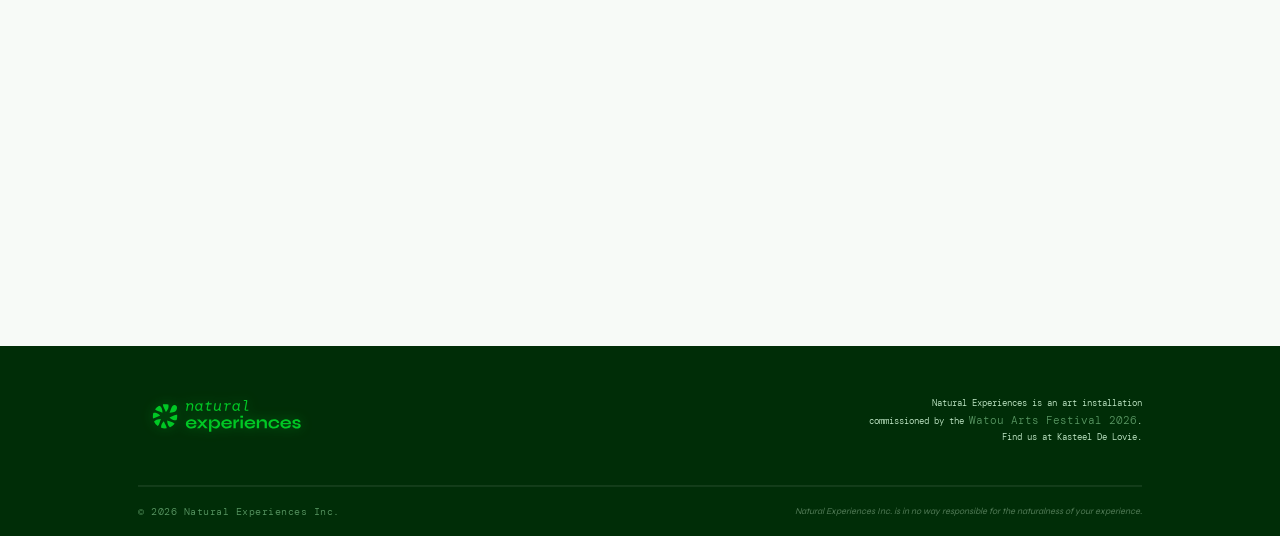
==== commit 4dae9ab7: "testimonial form" ====
--- a/index.html
+++ b/index.html
@@ -154,6 +154,46 @@
           <button class="testimonial-btn" id="testimonial-prev" aria-label="Previous testimonial">←</button>
           <span class="testimonial-counter" id="testimonial-counter">1 / 2</span>
           <button class="testimonial-btn" id="testimonial-next" aria-label="Next testimonial">→</button>
+        </div>
+
+        <!-- TESTIMONIAL SUBMISSION -->
+        <div class="testimonial-submit">
+          <button class="btn" type="button" id="testimonial-form-toggle" aria-expanded="false" aria-controls="testimonial-form-panel">Submit a testimonial</button>
+          <div class="testimonial-form-panel" id="testimonial-form-panel">
+            <div class="testimonial-form-inner">
+              <form id="testimonial-form" novalidate>
+                <!-- Honeypot — hidden from humans, bots fill it in -->
+                <input type="checkbox" name="botcheck" class="tf-botcheck" tabindex="-1" autocomplete="off" aria-hidden="true">
+                <label class="tf-field">
+                  <span class="tf-label">Testimonial</span>
+                  <textarea name="testimonial" rows="4" maxlength="280" required placeholder="How was your experience?"></textarea>
+                </label>
+                <div class="tf-row">
+                  <label class="tf-field">
+                    <span class="tf-label">Name</span>
+                    <input type="text" name="name" maxlength="80" required>
+                  </label>
+                  <label class="tf-field">
+                    <span class="tf-label">Company / title <em>(optional)</em></span>
+                    <input type="text" name="company" maxlength="80" autocomplete="organization">
+                  </label>
+                </div>
+                <label class="tf-field">
+                  <span class="tf-label">Email</span>
+                  <input type="email" name="email" maxlength="120" required autocomplete="email">
+                </label>
+                <label class="tf-consent">
+                  <input type="checkbox" name="newsletter" value="yes" checked>
+                  <span>Keep me updated on Natural Experiences and its sister companies</span>
+                </label>
+                <div class="tf-actions">
+                  <button class="btn" type="submit" id="testimonial-submit-btn">Submit</button>
+                  <p class="tf-status" id="testimonial-form-status" role="status" aria-live="polite"></p>
+                </div>
+              </form>
+              <p class="tf-success" id="testimonial-form-success" hidden>Thank you. Your testimonial has been received.</p>
+            </div>
+          </div>
         </div>
       </div>
     </div>
@@ -246,10 +286,7 @@
 
   // FAQ accordion
   function toggle(btn) {
-    const item = btn.closest('.faq-item');
-    const open = item.classList.contains('open');
-    document.querySelectorAll('.faq-item.open').forEach(i => i.classList.remove('open'));
-    if (!open) item.classList.add('open');
+    btn.closest('.faq-item').classList.toggle('open');
   }
   document.querySelectorAll('.faq-q').forEach(btn => {
     btn.addEventListener('click', () => toggle(btn));
@@ -312,6 +349,49 @@
   document.getElementById('testimonial-prev').addEventListener('click', () => { goToSlide(currentSlide - 1); startAutoSlide(); });
   document.getElementById('testimonial-next').addEventListener('click', () => { goToSlide(currentSlide + 1); startAutoSlide(); });
 
+  // Testimonial submission — Web3Forms (https://web3forms.com)
+  // Replace with your own access key (public-safe; it only identifies the inbox).
+  const WEB3FORMS_ACCESS_KEY = 'YOUR_WEB3FORMS_ACCESS_KEY';
+
+  const tfToggle = document.getElementById('testimonial-form-toggle');
+  const tfPanel = document.getElementById('testimonial-form-panel');
+  const tfForm = document.getElementById('testimonial-form');
+  const tfStatus = document.getElementById('testimonial-form-status');
+  const tfSuccess = document.getElementById('testimonial-form-success');
+  const tfSubmitBtn = document.getElementById('testimonial-submit-btn');
+
+  tfToggle.addEventListener('click', () => {
+    const open = tfPanel.classList.toggle('open');
+    tfToggle.setAttribute('aria-expanded', open);
+    if (open) tfForm.querySelector('textarea').focus({ preventScroll: true });
+  });
+
+  tfForm.addEventListener('submit', async (e) => {
+    e.preventDefault();
+    if (!tfForm.reportValidity()) return;
+    tfStatus.textContent = 'Sending…';
+    tfStatus.classList.remove('error');
+    tfSubmitBtn.disabled = true;
+    const data = new FormData(tfForm);
+    data.append('access_key', WEB3FORMS_ACCESS_KEY);
+    data.append('subject', 'New testimonial — naturalexperienc.es');
+    data.append('from_name', 'Natural Experiences website');
+    try {
+      const res = await fetch('https://api.web3forms.com/submit', { method: 'POST', body: data });
+      const json = await res.json();
+      if (!res.ok || !json.success) throw new Error(json.message || res.statusText);
+      tfForm.hidden = true;
+      tfSuccess.hidden = false;
+      tfStatus.textContent = '';
+    } catch (err) {
+      console.error('Testimonial submission failed:', err);
+      tfStatus.innerHTML = 'Something went wrong — please email us at <a href="mailto:hello@naturalexperienc.es?subject=My%20testimonial">hello@naturalexperienc.es</a> instead.';
+      tfStatus.classList.add('error');
+    } finally {
+      tfSubmitBtn.disabled = false;
+    }
+  });
+
   // Auto-fit testimonial text: shrink font until it fits the fixed box (capped at CSS max).
   const MIN_QUOTE_FONT = 12;
   function fitQuotes() {
--- a/styles.css
+++ b/styles.css
@@ -524,6 +524,106 @@
     color: var(--text-dim);
   }
 
+  /* ── TESTIMONIAL SUBMISSION ── */
+  .testimonial-submit {
+    text-align: center;
+    margin-top: 40px;
+    padding-top: 36px;
+    border-top: 1px solid var(--line);
+  }
+  .testimonial-submit .btn { margin: 0; }
+  .testimonial-form-panel {
+    display: grid;
+    grid-template-rows: 0fr;
+    transition: grid-template-rows 0.5s cubic-bezier(0.16,1,0.3,1);
+  }
+  .testimonial-form-panel.open { grid-template-rows: 1fr; }
+  .testimonial-form-inner {
+    overflow: hidden;
+    min-height: 0;
+  }
+  #testimonial-form {
+    max-width: 640px;
+    margin: 0 auto;
+    padding: 32px 8px 8px;
+    display: flex;
+    flex-direction: column;
+    gap: 18px;
+    text-align: left;
+  }
+  .tf-botcheck { display: none; }
+  .tf-field { display: flex; flex-direction: column; gap: 7px; flex: 1; }
+  .tf-label {
+    font-size: 9px;
+    letter-spacing: 0.2em;
+    text-transform: uppercase;
+    color: var(--text-dim);
+  }
+  .tf-label em { font-style: italic; text-transform: none; letter-spacing: 0.08em; }
+  .tf-field input,
+  .tf-field textarea {
+    font-family: var(--font-mono);
+    font-size: 13px;
+    font-weight: 300;
+    line-height: 1.6;
+    color: var(--green-deep);
+    background: var(--pure-white);
+    border: 1px solid var(--line);
+    border-radius: 2px;
+    padding: 11px 14px;
+    transition: border-color 0.15s, background 0.15s;
+  }
+  .tf-field textarea { resize: vertical; min-height: 96px; }
+  .tf-field input::placeholder,
+  .tf-field textarea::placeholder { color: var(--text-dim); font-style: italic; }
+  .tf-field input:focus,
+  .tf-field textarea:focus {
+    outline: none;
+    border-color: var(--green-accent);
+    background: var(--green-xlight);
+  }
+  .tf-row { display: flex; gap: 18px; }
+  .tf-consent {
+    display: flex;
+    align-items: center;
+    gap: 10px;
+    font-size: 11px;
+    color: var(--text-muted);
+    cursor: pointer;
+  }
+  .tf-consent input {
+    appearance: none;
+    width: 15px;
+    height: 15px;
+    flex-shrink: 0;
+    border: 1px solid var(--line-dark);
+    border-radius: 4px 4px 4px 1px;
+    background: var(--pure-white);
+    cursor: pointer;
+    transition: background 0.15s, border-color 0.15s;
+  }
+  .tf-consent input:checked {
+    background: var(--green-accent) url('data:image/svg+xml;utf8,<svg xmlns="http://www.w3.org/2000/svg" viewBox="0 0 12 12"><path d="M2.5 6.5l2.5 2.5 4.5-5" fill="none" stroke="white" stroke-width="1.8" stroke-linecap="round" stroke-linejoin="round"/></svg>') center / 10px no-repeat;
+    border-color: var(--green-accent);
+  }
+  .tf-actions {
+    display: flex;
+    align-items: center;
+    gap: 20px;
+    margin-top: 4px;
+  }
+  .tf-actions .btn:disabled { opacity: 0.6; cursor: wait; }
+  .tf-status { font-size: 11px; color: var(--text-muted); }
+  .tf-status.error { color: var(--green-mid); }
+  .tf-status a { color: var(--green-mid); }
+  .tf-success {
+    max-width: 640px;
+    margin: 0 auto;
+    padding: 32px 8px 8px;
+    font-style: italic;
+    color: var(--text-muted);
+  }
+
   /* ── FOOTER ── */
   footer {
     border-top: 2px solid var(--green-deep);
@@ -584,6 +684,9 @@
     .film-modal { padding: 12px; }
     .film-modal-dialog { padding: 10px; }
     #film-player { max-height: 70vh; }
+
+    .tf-row { flex-direction: column; }
+    .tf-actions { flex-direction: column; align-items: flex-start; gap: 12px; }
   }
 
   /* ── REDUCED MOTION ── */
@@ -598,4 +701,5 @@
     .personnel-card img { transition: none; }
     .personnel-name,
     .personnel-role { transform: none; }
-  }
+    .testimonial-form-panel { transition: none; }
+  }
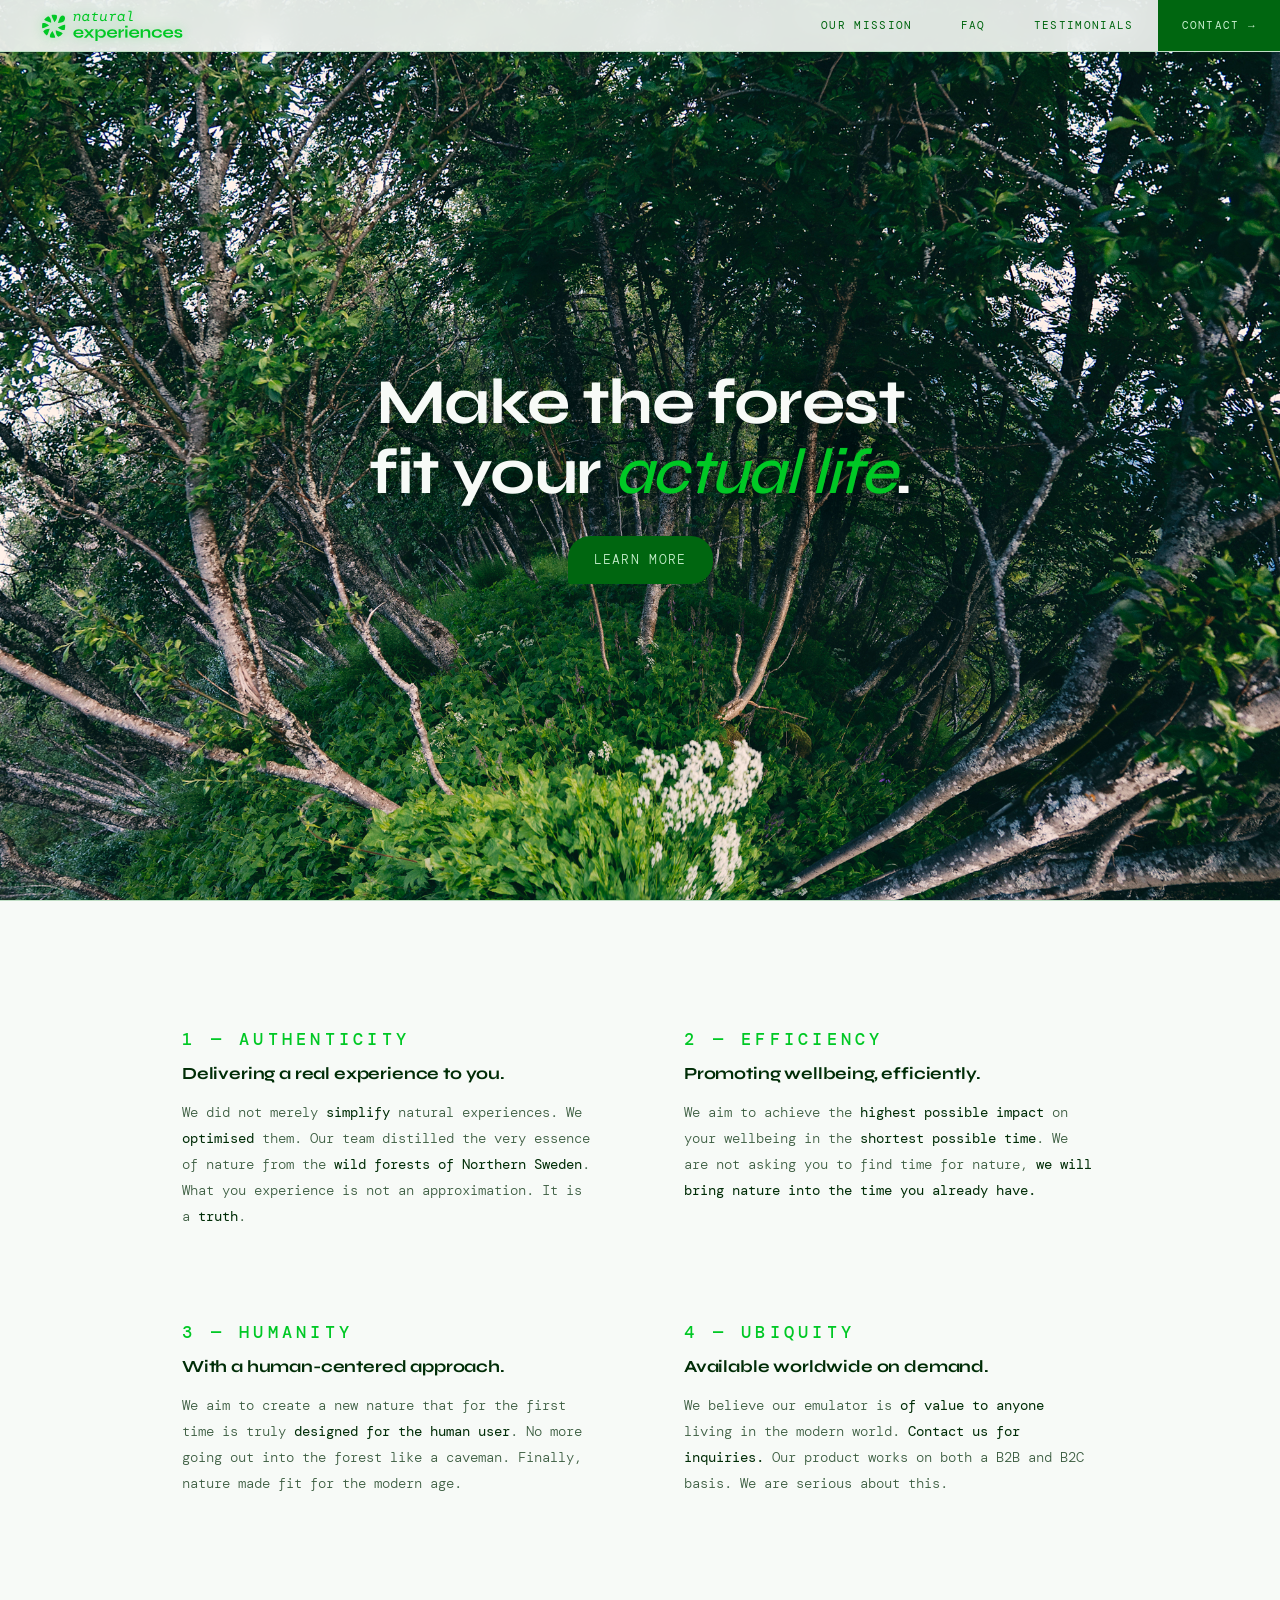
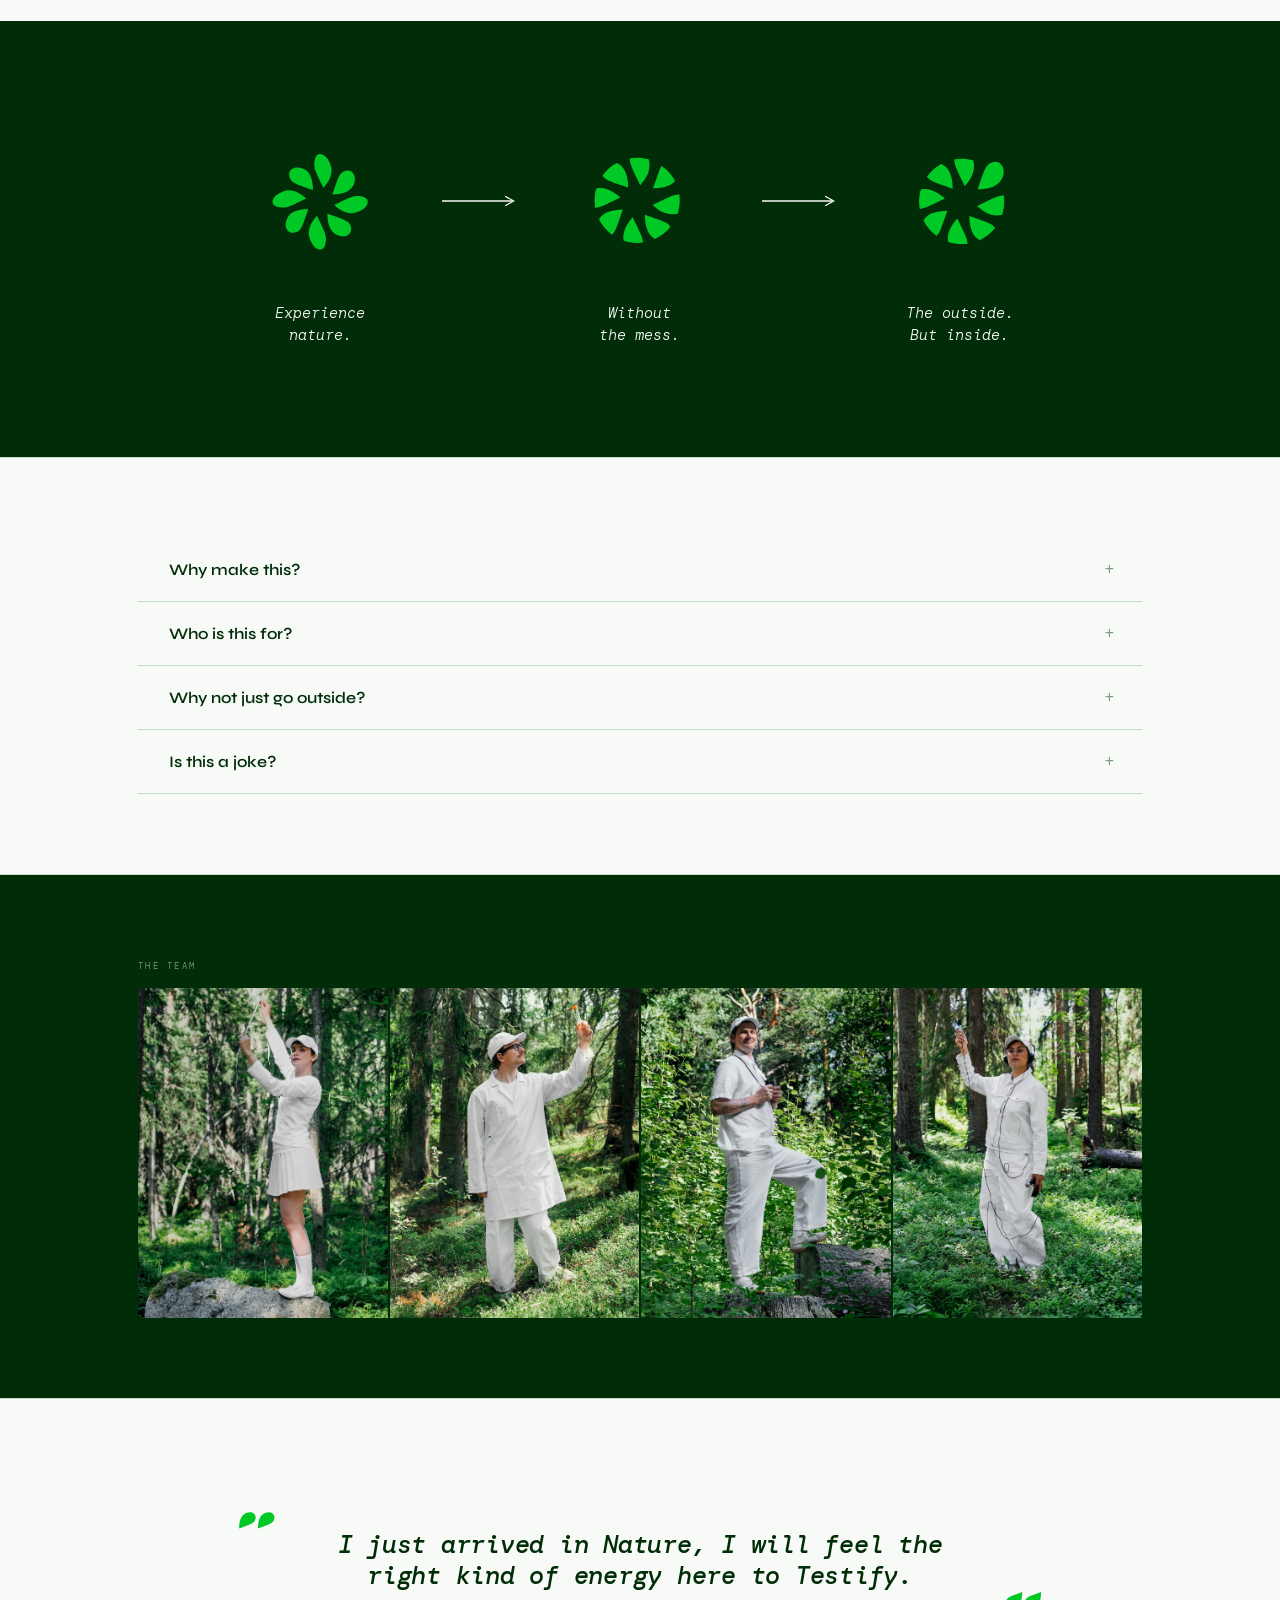
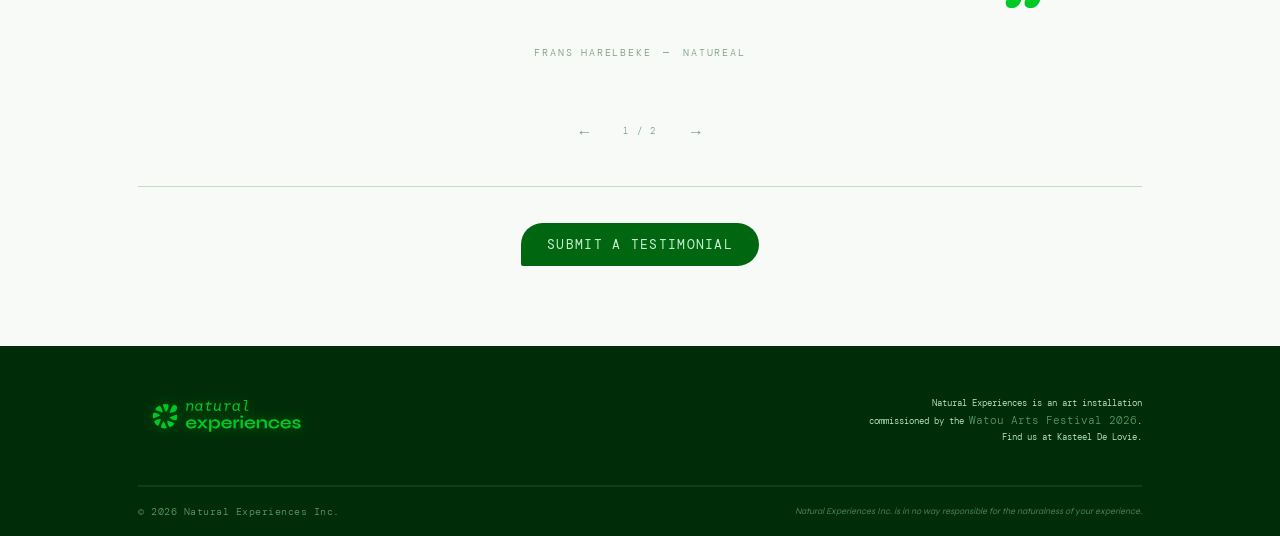
==== commit 133d9557: "update with key" ====
--- a/index.html
+++ b/index.html
@@ -351,7 +351,7 @@
 
   // Testimonial submission — Web3Forms (https://web3forms.com)
   // Replace with your own access key (public-safe; it only identifies the inbox).
-  const WEB3FORMS_ACCESS_KEY = 'YOUR_WEB3FORMS_ACCESS_KEY';
+  const WEB3FORMS_ACCESS_KEY = 'e88e3a95-0a4c-4a58-b0ec-c7e0eefb56c1';
 
   const tfToggle = document.getElementById('testimonial-form-toggle');
   const tfPanel = document.getElementById('testimonial-form-panel');
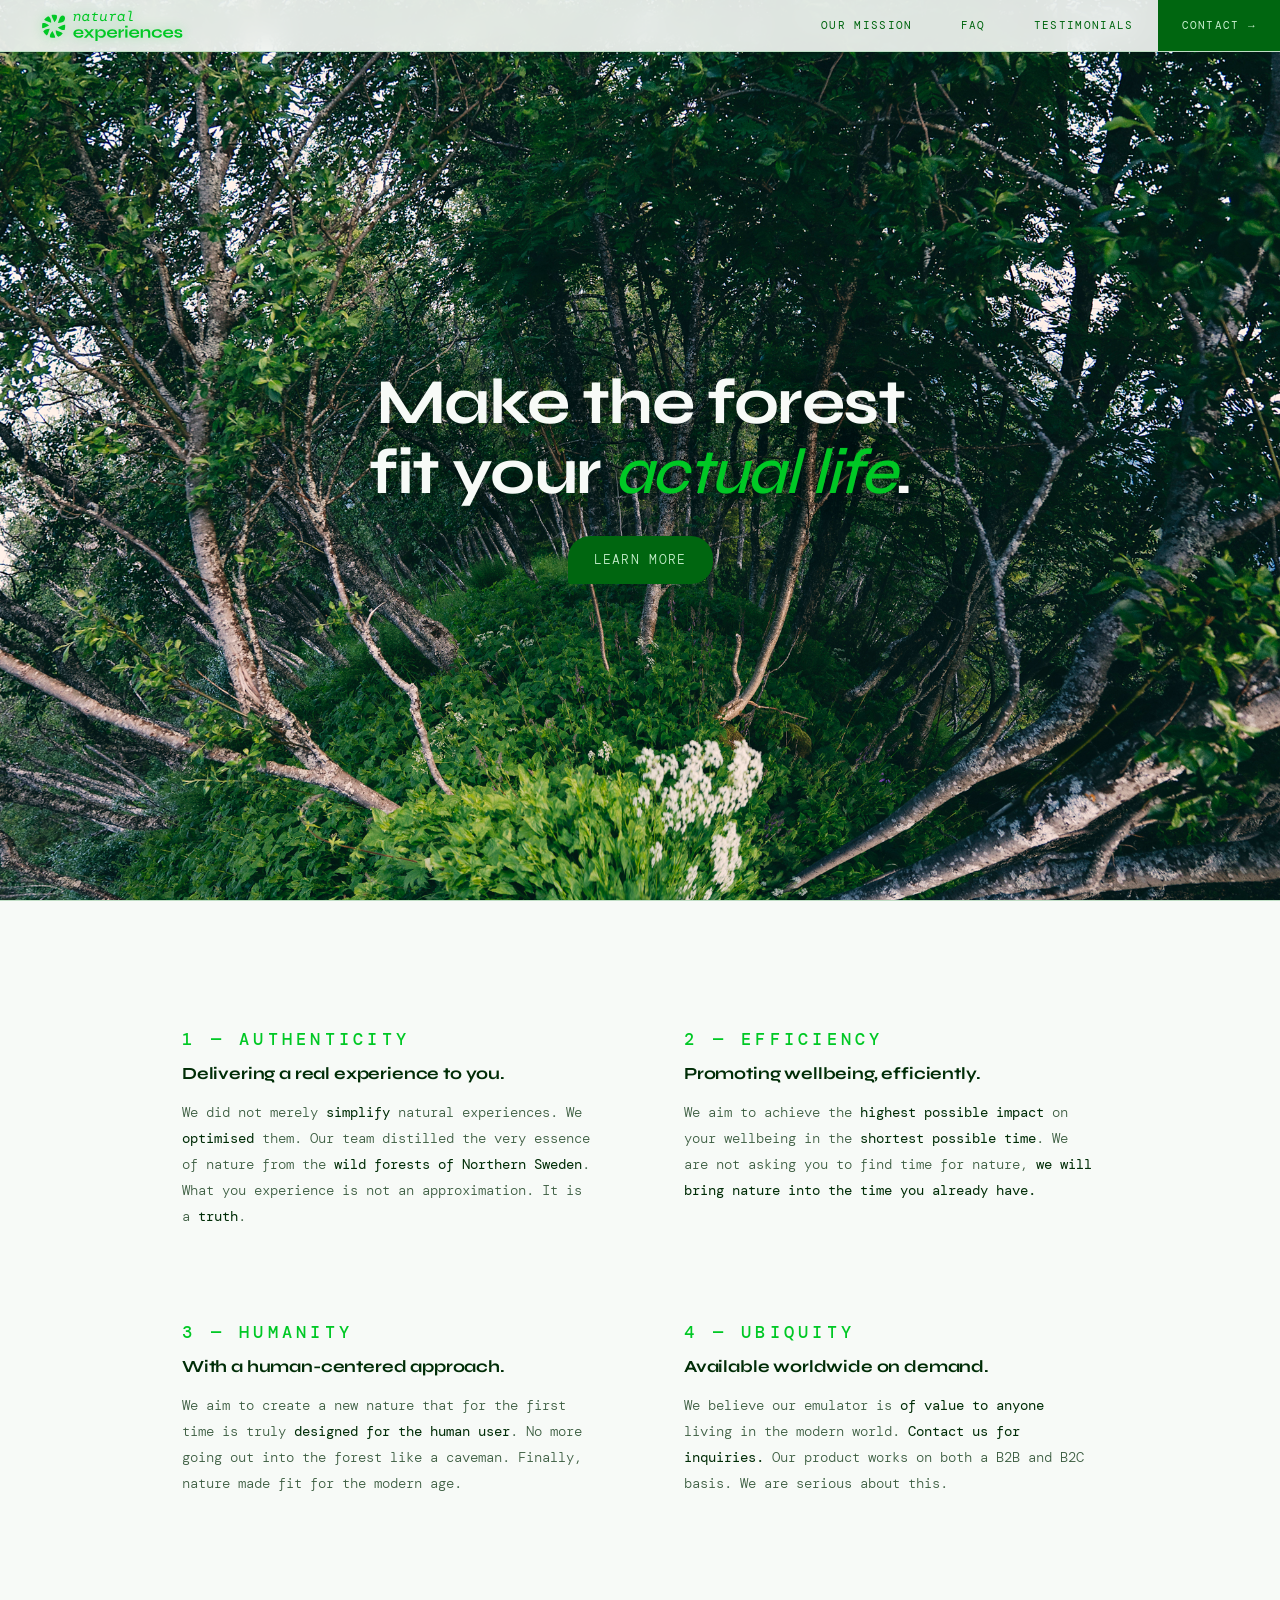
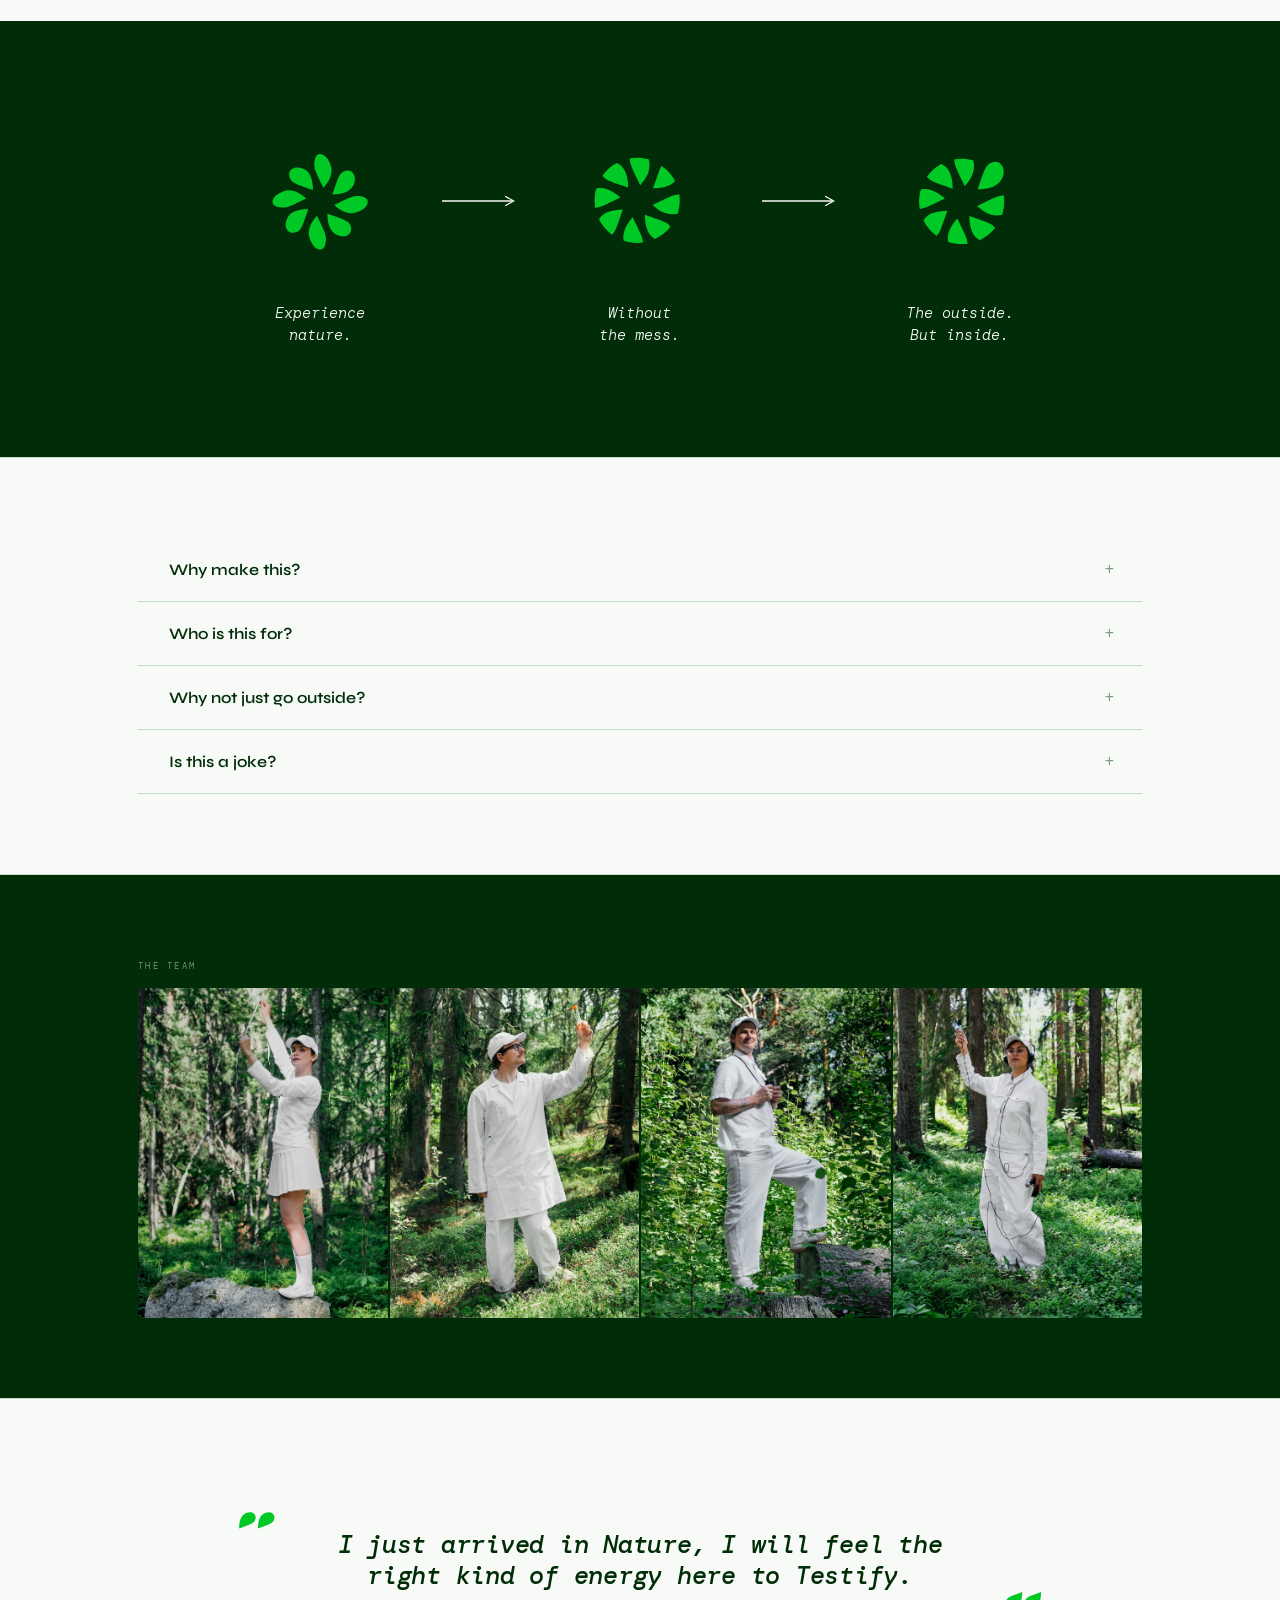
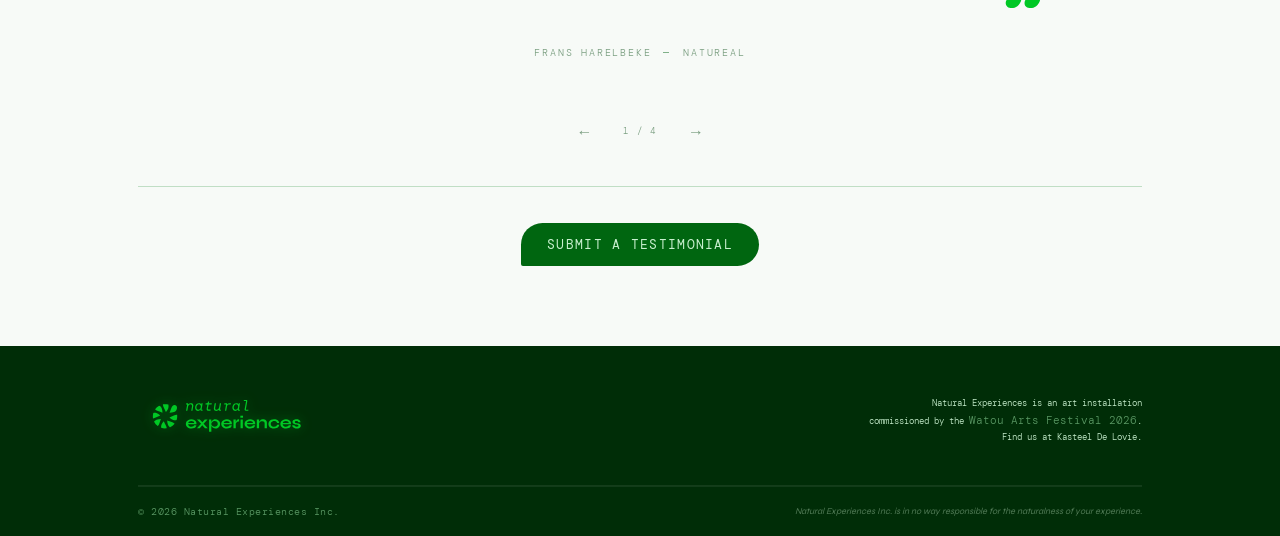
==== commit e0ab4445: "update" ====
--- a/index.html
+++ b/index.html
@@ -191,9 +191,9 @@
                   <p class="tf-status" id="testimonial-form-status" role="status" aria-live="polite"></p>
                 </div>
               </form>
-              <p class="tf-success" id="testimonial-form-success" hidden>Thank you. Your testimonial has been received.</p>
             </div>
           </div>
+          <p class="tf-success" id="testimonial-form-success" hidden>Thank you. Your testimonial has been received.</p>
         </div>
       </div>
     </div>
@@ -380,9 +380,11 @@
       const res = await fetch('https://api.web3forms.com/submit', { method: 'POST', body: data });
       const json = await res.json();
       if (!res.ok || !json.success) throw new Error(json.message || res.statusText);
-      tfForm.hidden = true;
+      tfStatus.textContent = '';
+      tfPanel.classList.remove('open');          // collapse the form
+      tfToggle.setAttribute('aria-expanded', 'false');
+      tfToggle.hidden = true;                    // replace button with thank-you
       tfSuccess.hidden = false;
-      tfStatus.textContent = '';
     } catch (err) {
       console.error('Testimonial submission failed:', err);
       tfStatus.innerHTML = 'Something went wrong — please email us at <a href="mailto:hello@naturalexperienc.es?subject=My%20testimonial">hello@naturalexperienc.es</a> instead.';
--- a/styles.css
+++ b/styles.css
@@ -619,7 +619,6 @@
   .tf-success {
     max-width: 640px;
     margin: 0 auto;
-    padding: 32px 8px 8px;
     font-style: italic;
     color: var(--text-muted);
   }
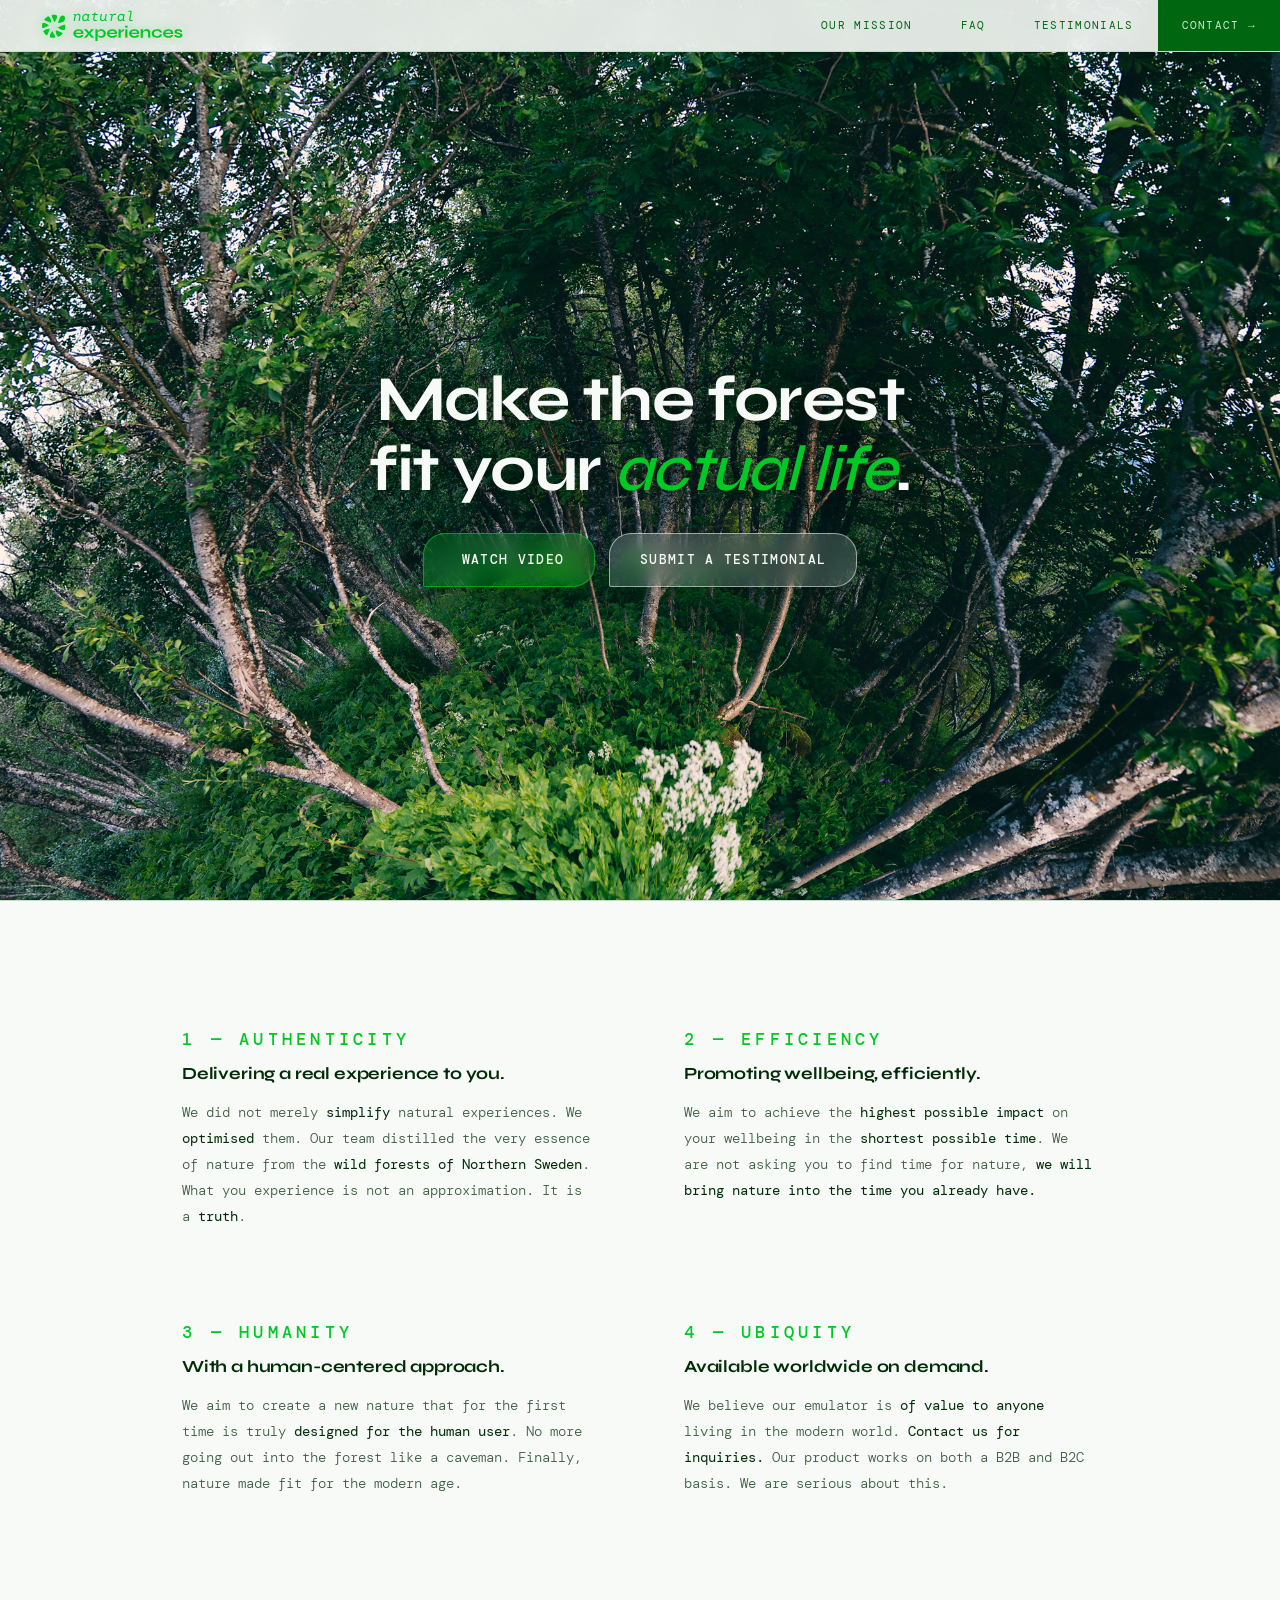
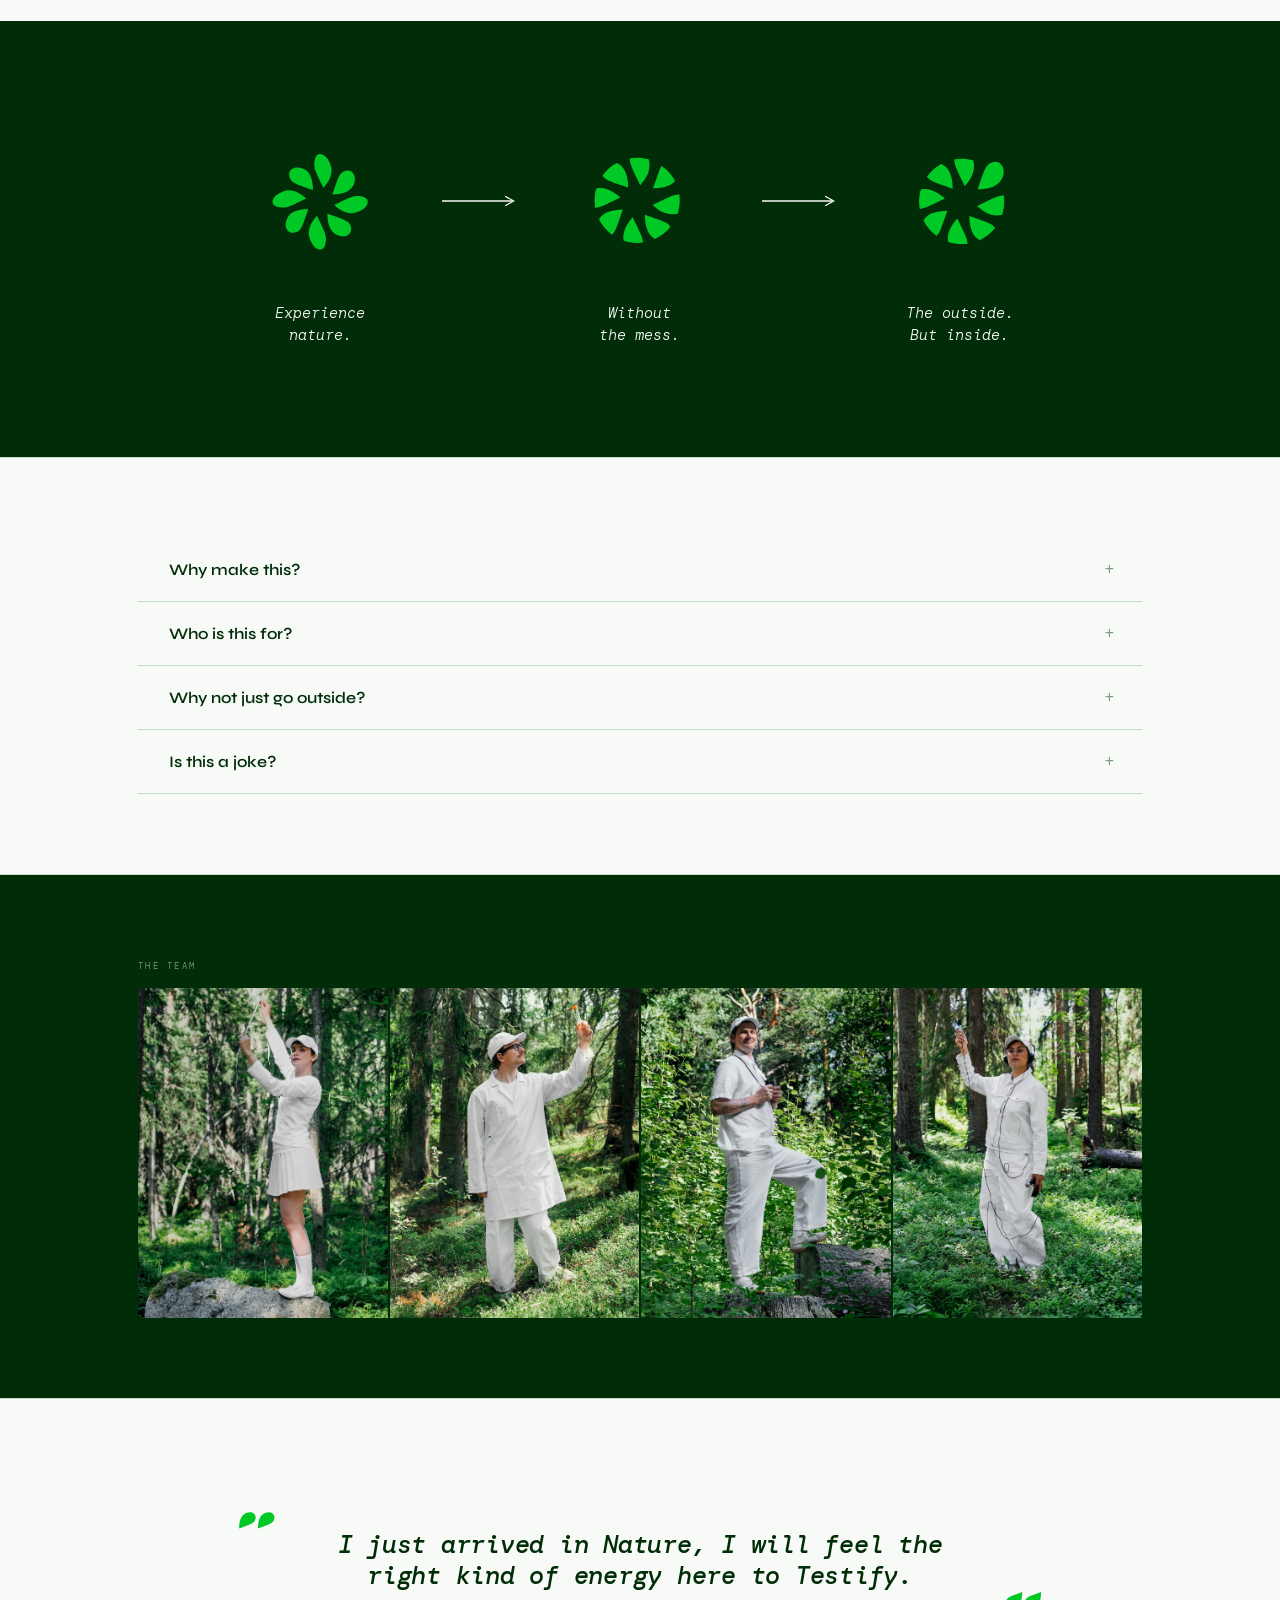
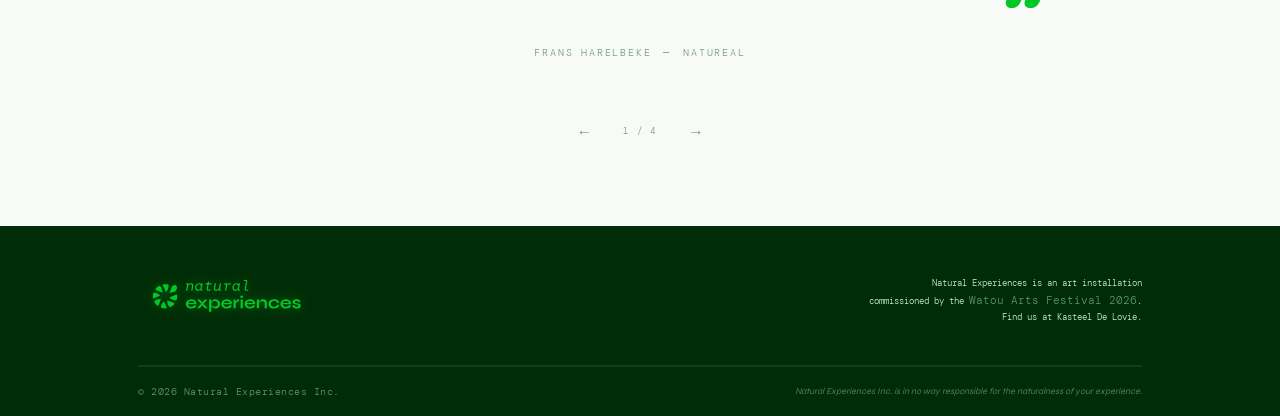
==== commit 4c954292: "update" ====
--- a/index.html
+++ b/index.html
@@ -30,7 +30,10 @@
   <img class="hero-media" src="img/hero-bg.jpg" alt="A natural landscape">
   <div class="hero-center">
     <h1 class="hero-tagline">Make the forest<br class="br-desktop"> fit your <em>actual life</em>.</h1>
-    <a class="btn" id="open-film-modal" href="https://player.vimeo.com/video/1145625119?h=a353f29f53" target="_blank" rel="noopener noreferrer">Learn more</a>
+    <div class="hero-actions">
+      <a class="btn btn-bright" id="open-film-modal" href="https://player.vimeo.com/video/1145625119?h=a353f29f53" target="_blank" rel="noopener noreferrer"><span class="btn-icon" aria-hidden="true"></span>Watch video</a>
+      <a class="btn btn-light" id="hero-testimonial-btn" href="#feedback">Submit a testimonial</a>
+    </div>
   </div>
 </div>
 
@@ -155,46 +158,6 @@
           <span class="testimonial-counter" id="testimonial-counter">1 / 2</span>
           <button class="testimonial-btn" id="testimonial-next" aria-label="Next testimonial">→</button>
         </div>
-
-        <!-- TESTIMONIAL SUBMISSION -->
-        <div class="testimonial-submit">
-          <button class="btn" type="button" id="testimonial-form-toggle" aria-expanded="false" aria-controls="testimonial-form-panel">Submit a testimonial</button>
-          <div class="testimonial-form-panel" id="testimonial-form-panel">
-            <div class="testimonial-form-inner">
-              <form id="testimonial-form" novalidate>
-                <!-- Honeypot — hidden from humans, bots fill it in -->
-                <input type="checkbox" name="botcheck" class="tf-botcheck" tabindex="-1" autocomplete="off" aria-hidden="true">
-                <label class="tf-field">
-                  <span class="tf-label">Testimonial</span>
-                  <textarea name="testimonial" rows="4" maxlength="280" required placeholder="How was your experience?"></textarea>
-                </label>
-                <div class="tf-row">
-                  <label class="tf-field">
-                    <span class="tf-label">Name</span>
-                    <input type="text" name="name" maxlength="80" required>
-                  </label>
-                  <label class="tf-field">
-                    <span class="tf-label">Company / title <em>(optional)</em></span>
-                    <input type="text" name="company" maxlength="80" autocomplete="organization">
-                  </label>
-                </div>
-                <label class="tf-field">
-                  <span class="tf-label">Email</span>
-                  <input type="email" name="email" maxlength="120" required autocomplete="email">
-                </label>
-                <label class="tf-consent">
-                  <input type="checkbox" name="newsletter" value="yes" checked>
-                  <span>Keep me updated on Natural Experiences and its sister companies</span>
-                </label>
-                <div class="tf-actions">
-                  <button class="btn" type="submit" id="testimonial-submit-btn">Submit</button>
-                  <p class="tf-status" id="testimonial-form-status" role="status" aria-live="polite"></p>
-                </div>
-              </form>
-            </div>
-          </div>
-          <p class="tf-success" id="testimonial-form-success" hidden>Thank you. Your testimonial has been received.</p>
-        </div>
       </div>
     </div>
   </section>
@@ -202,9 +165,9 @@
 </main>
 
 <!-- FILM MODAL -->
-<div class="film-modal" id="film-modal" aria-hidden="true">
+<div class="modal" id="film-modal" aria-hidden="true">
   <div class="film-modal-dialog" role="dialog" aria-modal="true" aria-label="Natural Experiences film">
-    <button type="button" class="film-modal-close" id="close-film-modal" aria-label="Close video">Close</button>
+    <button type="button" class="modal-close" id="close-film-modal" aria-label="Close video">Close</button>
     <iframe
       id="film-player"
       title="Natural Experiences film"
@@ -213,6 +176,45 @@
       allow="autoplay; fullscreen; picture-in-picture; clipboard-write; encrypted-media; web-share"
       allowfullscreen>
     </iframe>
+  </div>
+</div>
+
+<!-- TESTIMONIAL MODAL -->
+<div class="modal" id="testimonial-modal" aria-hidden="true">
+  <div class="form-modal-dialog" role="dialog" aria-modal="true" aria-label="Submit a testimonial">
+    <button type="button" class="modal-close" id="close-testimonial-modal" aria-label="Close form">Close</button>
+    <h2 class="form-modal-title" id="testimonial-modal-title">Submit a testimonial</h2>
+    <form id="testimonial-form" novalidate>
+      <!-- Honeypot — hidden from humans, bots fill it in -->
+      <input type="checkbox" name="botcheck" class="tf-botcheck" tabindex="-1" autocomplete="off" aria-hidden="true">
+      <label class="tf-field">
+        <span class="tf-label">Testimonial</span>
+        <textarea name="testimonial" rows="4" maxlength="280" required placeholder="How was your experience?"></textarea>
+      </label>
+      <div class="tf-row">
+        <label class="tf-field">
+          <span class="tf-label">Name</span>
+          <input type="text" name="name" maxlength="80" required>
+        </label>
+        <label class="tf-field">
+          <span class="tf-label">Company / title <em>(optional)</em></span>
+          <input type="text" name="company" maxlength="80" autocomplete="organization">
+        </label>
+      </div>
+      <label class="tf-field">
+        <span class="tf-label">Email</span>
+        <input type="email" name="email" maxlength="120" required autocomplete="email">
+      </label>
+      <label class="tf-consent">
+        <input type="checkbox" name="newsletter" value="yes" checked>
+        <span>Keep me updated on Natural Experiences and its sister companies</span>
+      </label>
+      <div class="tf-actions">
+        <button class="btn" type="submit" id="testimonial-submit-btn">Submit</button>
+        <p class="tf-status" id="testimonial-form-status" role="status" aria-live="polite"></p>
+      </div>
+    </form>
+    <p class="tf-success" id="testimonial-form-success" hidden>Thank you. Your testimonial has been received.</p>
   </div>
 </div>
 
@@ -349,22 +351,43 @@
   document.getElementById('testimonial-prev').addEventListener('click', () => { goToSlide(currentSlide - 1); startAutoSlide(); });
   document.getElementById('testimonial-next').addEventListener('click', () => { goToSlide(currentSlide + 1); startAutoSlide(); });
 
+  // Shared modal behaviour — backdrop click and Escape close any open modal
+  function openModal(modal) {
+    modal.classList.add('open');
+    modal.setAttribute('aria-hidden', 'false');
+    document.body.classList.add('no-scroll');
+  }
+  function closeModal(modal) {
+    modal.classList.remove('open');
+    modal.setAttribute('aria-hidden', 'true');
+    document.body.classList.remove('no-scroll');
+    const iframe = modal.querySelector('iframe');
+    if (iframe) iframe.src = 'about:blank'; // stop video playback
+  }
+  document.querySelectorAll('.modal').forEach(modal => {
+    modal.addEventListener('click', e => { if (e.target === modal) closeModal(modal); });
+  });
+  document.addEventListener('keydown', e => {
+    if (e.key === 'Escape') document.querySelectorAll('.modal.open').forEach(m => closeModal(m));
+  });
+
   // Testimonial submission — Web3Forms (https://web3forms.com)
   // Replace with your own access key (public-safe; it only identifies the inbox).
   const WEB3FORMS_ACCESS_KEY = 'e88e3a95-0a4c-4a58-b0ec-c7e0eefb56c1';
 
-  const tfToggle = document.getElementById('testimonial-form-toggle');
-  const tfPanel = document.getElementById('testimonial-form-panel');
+  const tfModal = document.getElementById('testimonial-modal');
   const tfForm = document.getElementById('testimonial-form');
   const tfStatus = document.getElementById('testimonial-form-status');
   const tfSuccess = document.getElementById('testimonial-form-success');
   const tfSubmitBtn = document.getElementById('testimonial-submit-btn');
 
-  tfToggle.addEventListener('click', () => {
-    const open = tfPanel.classList.toggle('open');
-    tfToggle.setAttribute('aria-expanded', open);
-    if (open) tfForm.querySelector('textarea').focus({ preventScroll: true });
-  });
+  function openTestimonialModal(e) {
+    e.preventDefault();
+    openModal(tfModal);
+    if (!tfForm.hidden) tfForm.querySelector('textarea').focus({ preventScroll: true });
+  }
+  document.getElementById('hero-testimonial-btn').addEventListener('click', openTestimonialModal);
+  document.getElementById('close-testimonial-modal').addEventListener('click', () => closeModal(tfModal));
 
   tfForm.addEventListener('submit', async (e) => {
     e.preventDefault();
@@ -381,9 +404,8 @@
       const json = await res.json();
       if (!res.ok || !json.success) throw new Error(json.message || res.statusText);
       tfStatus.textContent = '';
-      tfPanel.classList.remove('open');          // collapse the form
-      tfToggle.setAttribute('aria-expanded', 'false');
-      tfToggle.hidden = true;                    // replace button with thank-you
+      tfForm.hidden = true;                      // swap everything for the thank-you note
+      document.getElementById('testimonial-modal-title').hidden = true;
       tfSuccess.hidden = false;
     } catch (err) {
       console.error('Testimonial submission failed:', err);
@@ -420,25 +442,12 @@
   const filmPlayer = document.getElementById('film-player');
   const filmSrc = 'https://player.vimeo.com/video/1145625119?h=a353f29f53';
 
-  function openFilmModal(e) {
+  document.getElementById('open-film-modal').addEventListener('click', (e) => {
     e.preventDefault();
-    filmModal.classList.add('open');
-    filmModal.setAttribute('aria-hidden', 'false');
-    document.body.classList.add('no-scroll');
     filmPlayer.src = filmSrc;
-  }
-
-  function closeFilmModal() {
-    filmModal.classList.remove('open');
-    filmModal.setAttribute('aria-hidden', 'true');
-    document.body.classList.remove('no-scroll');
-    filmPlayer.src = 'about:blank';
-  }
-
-  document.getElementById('open-film-modal').addEventListener('click', openFilmModal);
-  document.getElementById('close-film-modal').addEventListener('click', closeFilmModal);
-  filmModal.addEventListener('click', e => { if (e.target === filmModal) closeFilmModal(); });
-  document.addEventListener('keydown', e => { if (e.key === 'Escape' && filmModal.classList.contains('open')) closeFilmModal(); });
+    openModal(filmModal);
+  });
+  document.getElementById('close-film-modal').addEventListener('click', () => closeModal(filmModal));
 </script>
 
 <script data-goatcounter="https://naturalexperiences.goatcounter.com/count"
--- a/styles.css
+++ b/styles.css
@@ -25,6 +25,8 @@
 
   *, *::before, *::after { box-sizing: border-box; margin: 0; padding: 0; }
   html { scroll-behavior: smooth; }
+  /* [hidden] must win over display rules like `#testimonial-form { display: flex }` */
+  [hidden] { display: none !important; }
 
   body {
     background: var(--white);
@@ -123,6 +125,12 @@
     z-index: 3;
   }
   .hero-center .btn { margin: 0; }
+  .hero-actions {
+    display: flex;
+    flex-wrap: wrap;
+    justify-content: center;
+    gap: 14px;
+  }
   .hero-tagline {
     font-family: var(--font-display);
     font-size: clamp(48px, 5vw, 80px);
@@ -173,7 +181,7 @@
     gap: 8px;
     background: var(--green-mid);
     color: var(--green-light);
-    padding: 13px 26px;
+    padding: 12px 25px;
     font-family: var(--font-mono);
     font-size: 13px;
     letter-spacing: 0.1em;
@@ -181,19 +189,50 @@
     text-decoration: none;
     /* leaf / drop shape — rounded with one pointed corner */
     border-radius: 22px 22px 22px 2px;
-    border: none;
+    border: 1px solid transparent;
     cursor: pointer;
-    transition: background 0.15s, border-radius 0.3s cubic-bezier(0.16,1,0.3,1);
+    transition: background 0.15s, border-color 0.15s, color 0.15s, border-radius 0.3s cubic-bezier(0.16,1,0.3,1);
     margin-right: 16px;
   }
   .btn:hover {
     background: var(--green-accent);
     border-radius: 2px 22px 22px 22px;
   }
+  .btn-icon { font-size: 9px; line-height: 1; }
+
+  /* Hero button pair — matte glass at rest (green-tinted vs white-tinted),
+     each fills with its own solid colour on hover. */
+  .hero-actions .btn {
+    padding: 15px 30px;
+    font-weight: 500;
+    color: var(--white);
+    backdrop-filter: blur(10px) saturate(1.3);
+    -webkit-backdrop-filter: blur(10px) saturate(1.3);
+    box-shadow: 0 8px 28px color-mix(in srgb, var(--overlay-dark) 30%, transparent);
+  }
+  .btn-bright {
+    background: color-mix(in srgb, var(--green-accent) 24%, transparent);
+    border-color: color-mix(in srgb, var(--green-accent) 65%, transparent);
+  }
+  .btn-light {
+    background: color-mix(in srgb, var(--white) 16%, transparent);
+    border-color: color-mix(in srgb, var(--white) 55%, transparent);
+  }
+  .btn-bright:hover {
+    background: var(--green-accent);
+    border-color: var(--green-accent);
+    color: var(--green-deep);
+  }
+  .btn-light:hover {
+    background: var(--white);
+    border-color: var(--white);
+    color: var(--green-deep);
+  }
 
   .no-scroll { overflow: hidden; }
 
-  .film-modal {
+  /* ── MODALS (shared) ── */
+  .modal {
     position: fixed;
     inset: 0;
     z-index: 300;
@@ -205,7 +244,11 @@
     backdrop-filter: blur(10px);
     -webkit-backdrop-filter: blur(10px);
   }
-  .film-modal.open { display: flex; }
+  .modal.open { display: flex; }
+  .modal.open > [role="dialog"] { animation: modal-in 0.4s cubic-bezier(0.16,1,0.3,1); }
+  @keyframes modal-in {
+    from { opacity: 0; transform: translateY(16px) scale(0.98); }
+  }
   .film-modal-dialog {
     display: flex;
     flex-direction: column;
@@ -216,7 +259,7 @@
     padding: 16px;
     box-shadow: 0 24px 60px color-mix(in srgb, var(--black) 50%, transparent);
   }
-  .film-modal-close {
+  .modal-close {
     align-self: flex-end;
     display: inline-flex;
     align-items: center;
@@ -233,7 +276,7 @@
     border-radius: 16px 16px 16px 2px;
     transition: background 0.15s, border-radius 0.3s cubic-bezier(0.16,1,0.3,1);
   }
-  .film-modal-close:hover {
+  .modal-close:hover {
     background: var(--green-accent);
     color: var(--white);
     border-radius: 2px 16px 16px 16px;
@@ -525,31 +568,32 @@
   }
 
   /* ── TESTIMONIAL SUBMISSION ── */
-  .testimonial-submit {
-    text-align: center;
-    margin-top: 40px;
-    padding-top: 36px;
-    border-top: 1px solid var(--line);
-  }
-  .testimonial-submit .btn { margin: 0; }
-  .testimonial-form-panel {
-    display: grid;
-    grid-template-rows: 0fr;
-    transition: grid-template-rows 0.5s cubic-bezier(0.16,1,0.3,1);
-  }
-  .testimonial-form-panel.open { grid-template-rows: 1fr; }
-  .testimonial-form-inner {
-    overflow: hidden;
-    min-height: 0;
+  .form-modal-dialog {
+    display: flex;
+    flex-direction: column;
+    width: min(640px, 100%);
+    max-height: 100%;
+    overflow-y: auto;
+    background: var(--white);
+    border: 1px solid var(--line);
+    /* leaf / drop shape — matches the buttons */
+    border-radius: 22px 22px 22px 2px;
+    padding: 20px 32px 36px;
+    box-shadow: 0 24px 60px color-mix(in srgb, var(--black) 50%, transparent);
+  }
+  .form-modal-title {
+    font-family: var(--font-display);
+    font-size: 24px;
+    font-weight: 700;
+    letter-spacing: -0.02em;
+    margin-bottom: 6px;
   }
   #testimonial-form {
-    max-width: 640px;
-    margin: 0 auto;
-    padding: 32px 8px 8px;
     display: flex;
     flex-direction: column;
     gap: 18px;
     text-align: left;
+    padding-top: 16px;
   }
   .tf-botcheck { display: none; }
   .tf-field { display: flex; flex-direction: column; gap: 7px; flex: 1; }
@@ -617,9 +661,10 @@
   .tf-status.error { color: var(--green-mid); }
   .tf-status a { color: var(--green-mid); }
   .tf-success {
-    max-width: 640px;
-    margin: 0 auto;
+    margin: 28px 0 20px;
+    text-align: center;
     font-style: italic;
+    font-size: 14px;
     color: var(--text-muted);
   }
 
@@ -680,12 +725,22 @@
     .footer-col ul { text-align: center; align-items: center; }
     .footer-bottom { flex-direction: column; align-items: center; text-align: center; }
 
-    .film-modal { padding: 12px; }
+    .modal { padding: 12px; }
     .film-modal-dialog { padding: 10px; }
+    .form-modal-dialog { padding: 16px 20px 28px; }
     #film-player { max-height: 70vh; }
 
     .tf-row { flex-direction: column; }
     .tf-actions { flex-direction: column; align-items: flex-start; gap: 12px; }
+
+    /* Testimonials: narrow screens wrap more, so the box needs MORE height,
+       and the leaf decorations shrink to give the text room. */
+    .feedback-quote {
+      height: clamp(165px, 48vw, 220px);
+      gap: 12px;
+    }
+    .feedback-quote::before,
+    .feedback-quote::after { width: 24px; }
   }
 
   /* ── REDUCED MOTION ── */
@@ -700,5 +755,5 @@
     .personnel-card img { transition: none; }
     .personnel-name,
     .personnel-role { transform: none; }
-    .testimonial-form-panel { transition: none; }
-  }
+    .modal.open > [role="dialog"] { animation: none; }
+  }
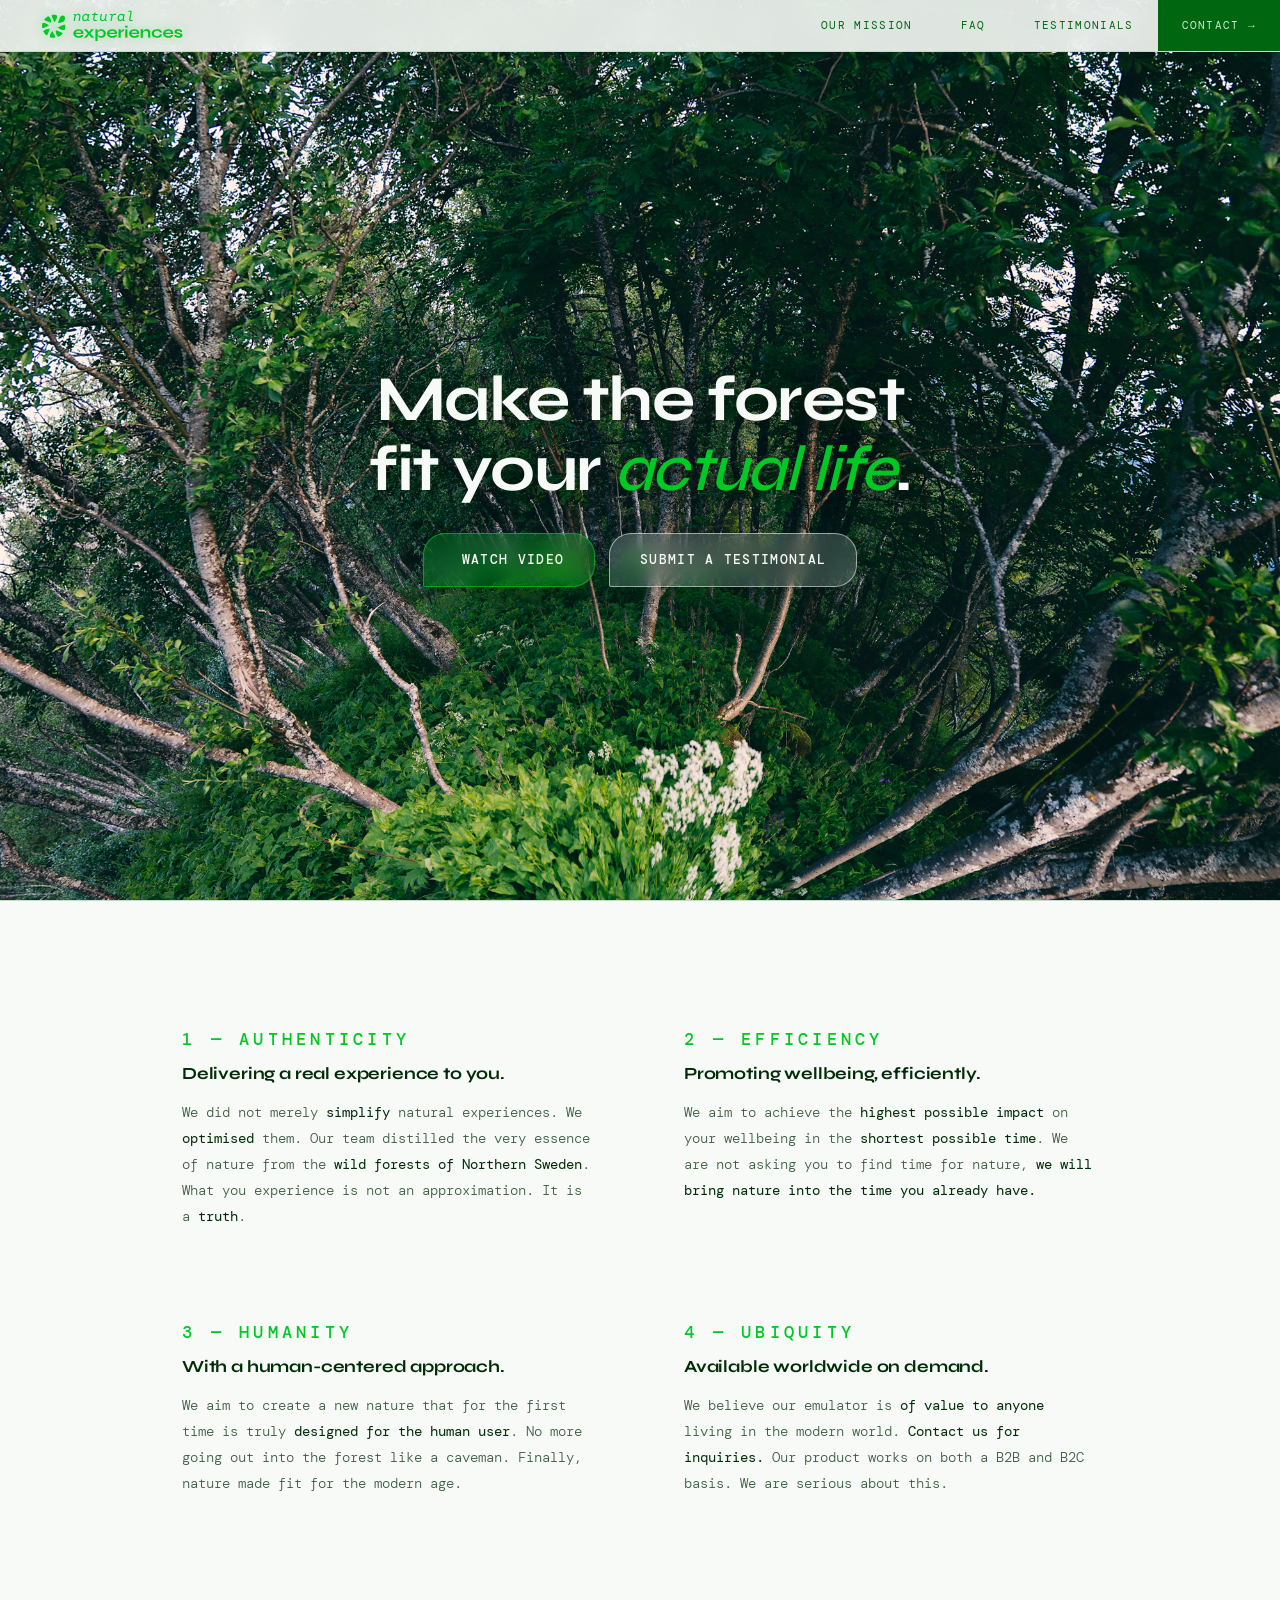
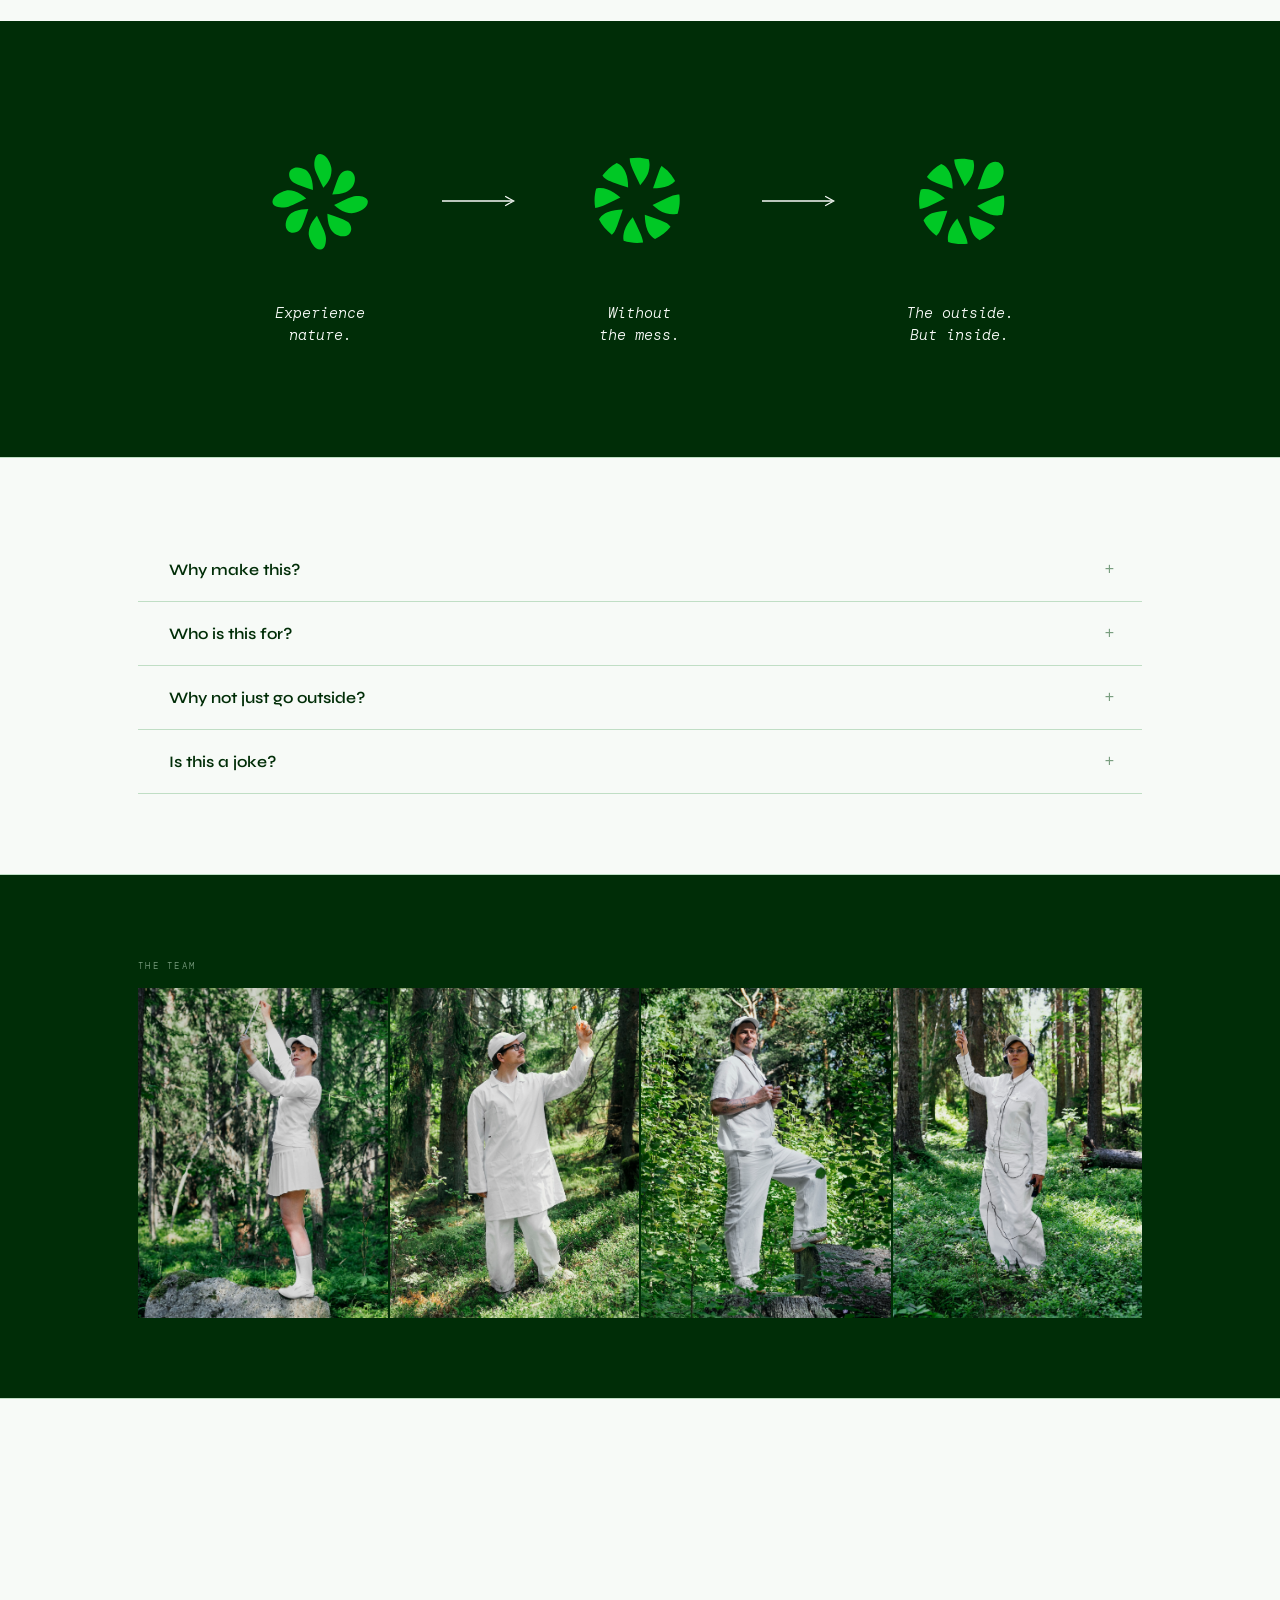
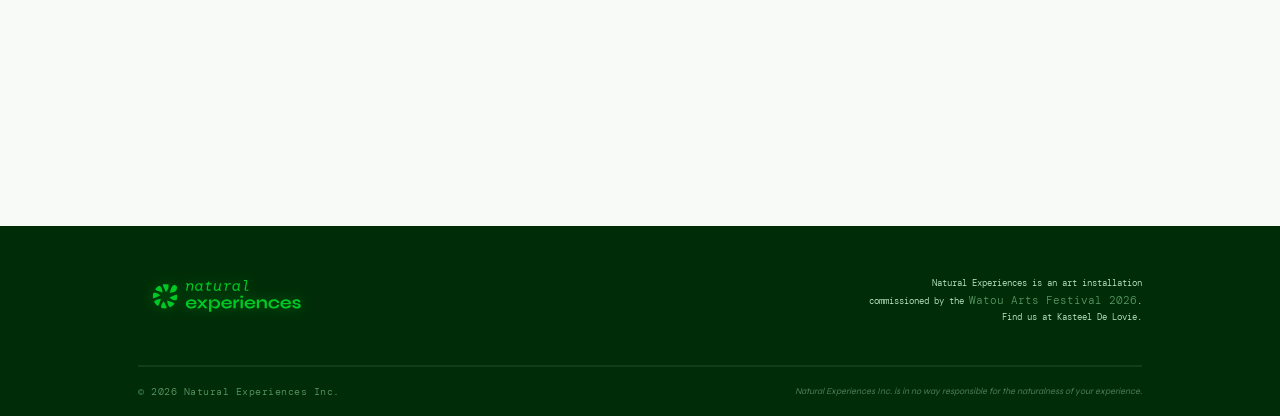
==== commit ecee370b: "update for QR functioning" ====
--- a/index.html
+++ b/index.html
@@ -382,12 +382,15 @@
   const tfSubmitBtn = document.getElementById('testimonial-submit-btn');
 
   function openTestimonialModal(e) {
-    e.preventDefault();
+    if (e) e.preventDefault();
     openModal(tfModal);
     if (!tfForm.hidden) tfForm.querySelector('textarea').focus({ preventScroll: true });
   }
   document.getElementById('hero-testimonial-btn').addEventListener('click', openTestimonialModal);
   document.getElementById('close-testimonial-modal').addEventListener('click', () => closeModal(tfModal));
+
+  // Deep link: /#review opens the testimonial form (used by the QR poster)
+  if (location.hash === '#review') openTestimonialModal();
 
   tfForm.addEventListener('submit', async (e) => {
     e.preventDefault();
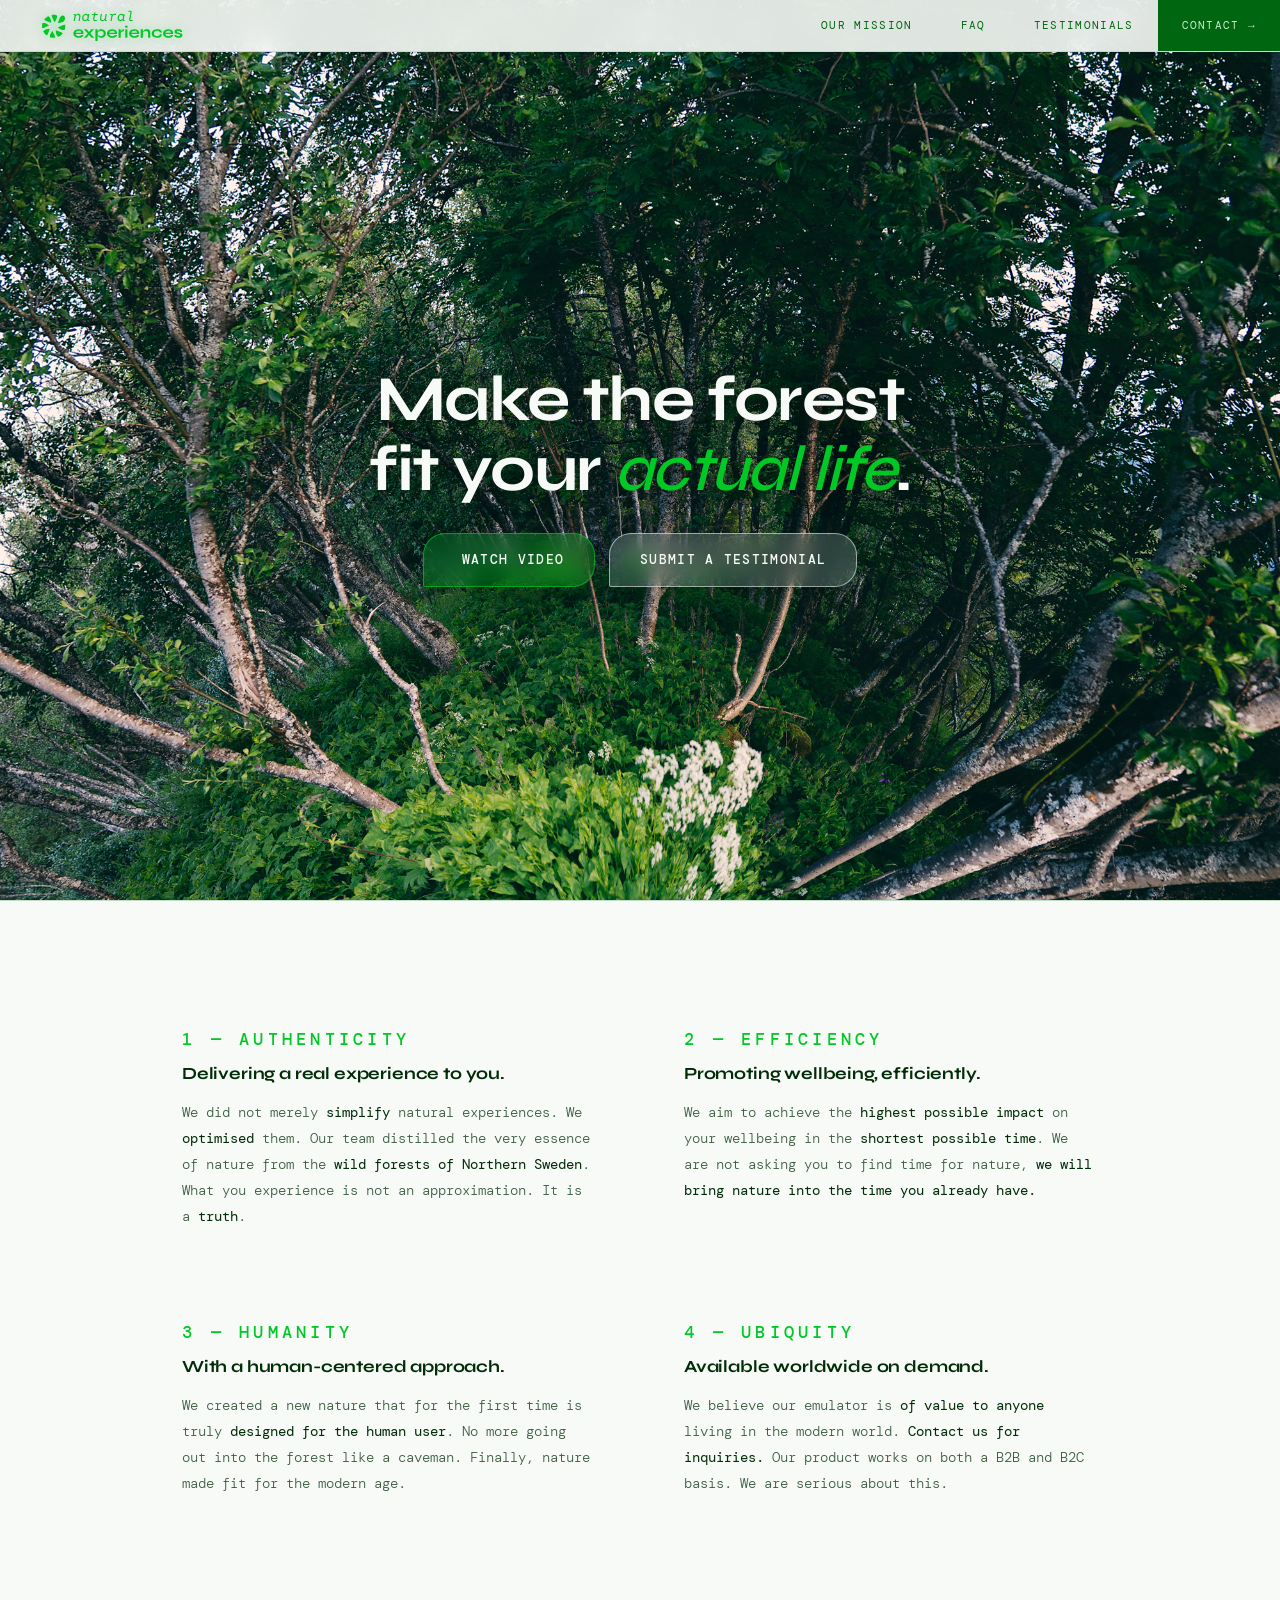
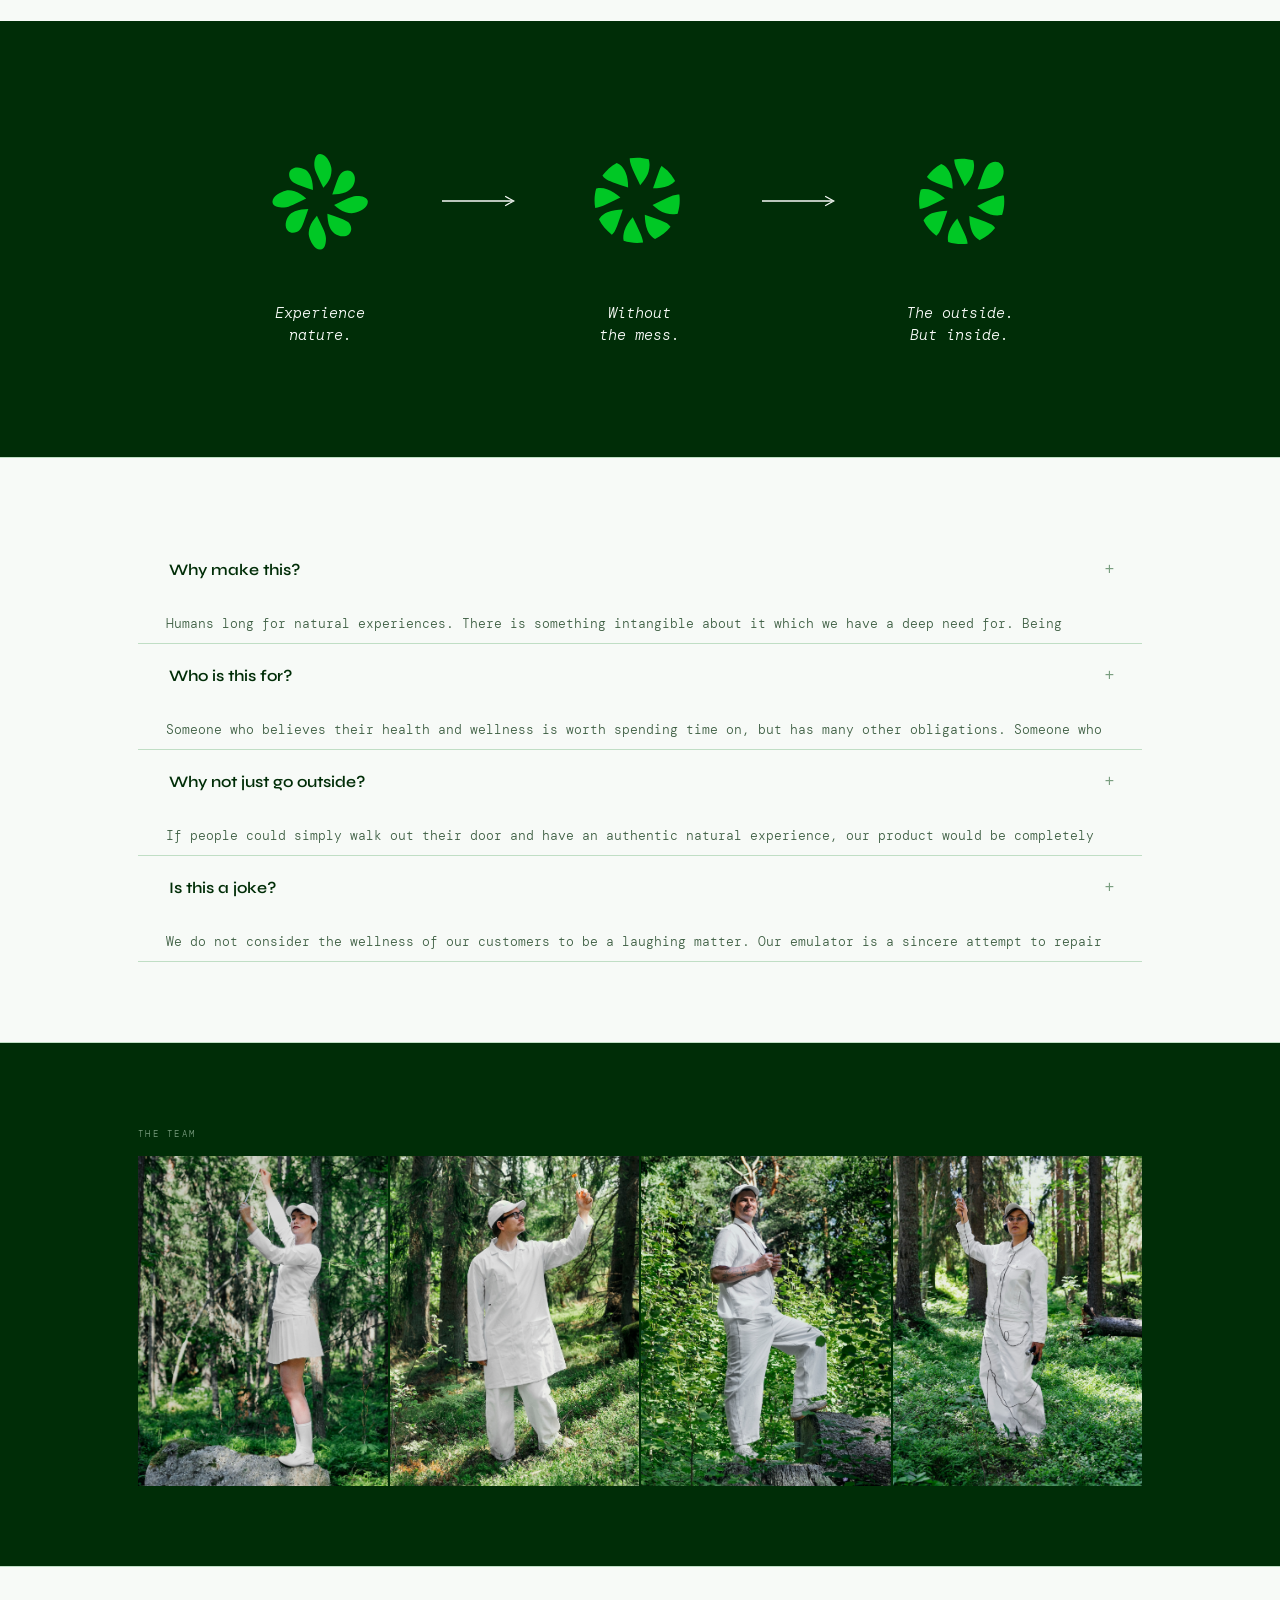
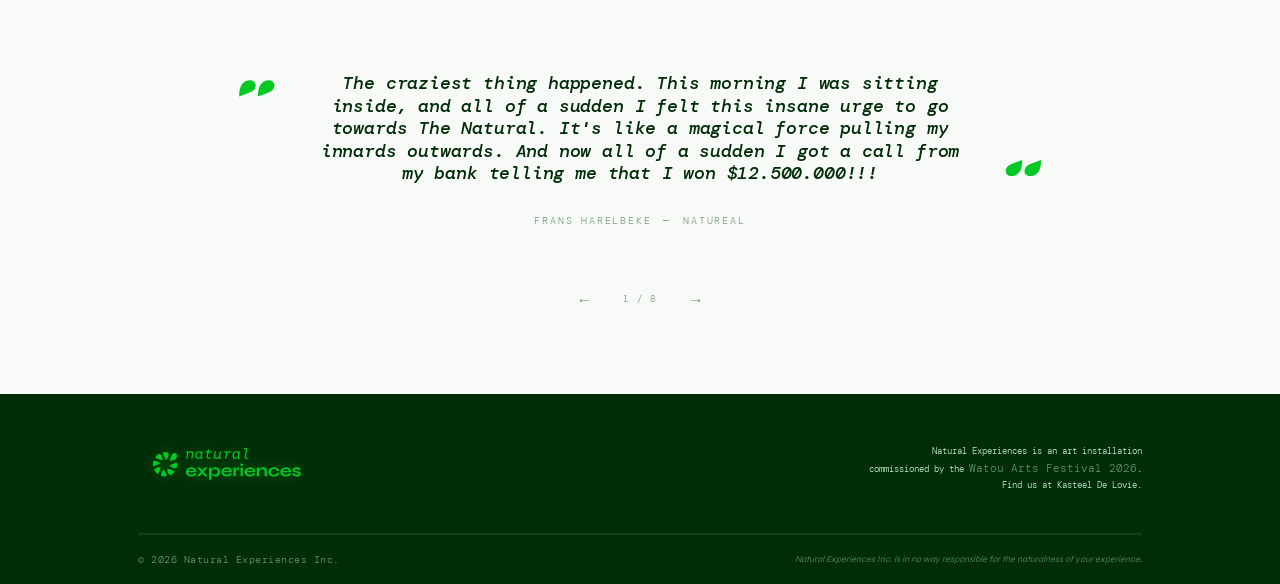
==== commit a68397c2: "fix FAQ" ====
--- a/index.html
+++ b/index.html
@@ -56,7 +56,7 @@
         <div class="protocol reveal d2">
           <div class="protocol-code"><span>3 — Humanity</span></div>
           <h3 class="protocol-title">With a human-centered approach.</h3>
-          <p class="protocol-text">We aim to create a new nature that for the first time is truly <strong>designed for the human user</strong>. No more going out into the forest like a caveman. Finally, nature made fit for the modern age.</p>
+          <p class="protocol-text">We created a new nature that for the first time is truly <strong>designed for the human user</strong>. No more going out into the forest like a caveman. Finally, nature made fit for the modern age.</p>
         </div>
         <div class="protocol reveal d1">
           <div class="protocol-code"><span>4 — Ubiquity</span></div>
--- a/styles.css
+++ b/styles.css
@@ -435,8 +435,15 @@
   .faq-icon { font-size: 16px; color: var(--text-dim); transition: transform 0.3s, color 0.2s; font-weight: 300; text-align: right; }
   .faq-item.open .faq-icon { transform: rotate(45deg); color: var(--green-accent); }
 
-  .faq-body { max-height: 0; overflow: hidden; transition: max-height 0.5s cubic-bezier(0.16,1,0.3,1); }
-  .faq-item.open .faq-body { max-height: 900px; }
+  /* Grid-row trick: animates to the exact content height, so answers never clip
+     no matter how far the text wraps on narrow screens. */
+  .faq-body {
+    display: grid;
+    grid-template-rows: 0fr;
+    transition: grid-template-rows 0.45s cubic-bezier(0.16,1,0.3,1);
+  }
+  .faq-item.open .faq-body { grid-template-rows: 1fr; }
+  .faq-body > .faq-body-inner { min-height: 0; overflow: hidden; }
   .faq-body-inner {
     padding: 10px 28px 32px 28px;
     display: flex; flex-direction: column; gap: 14px;
@@ -749,6 +756,7 @@
     .marquee-inner { animation: none; }
     .logo-full,
     .reveal,
+    .faq-body,
     .personnel-overlay,
     .personnel-name,
     .personnel-role,
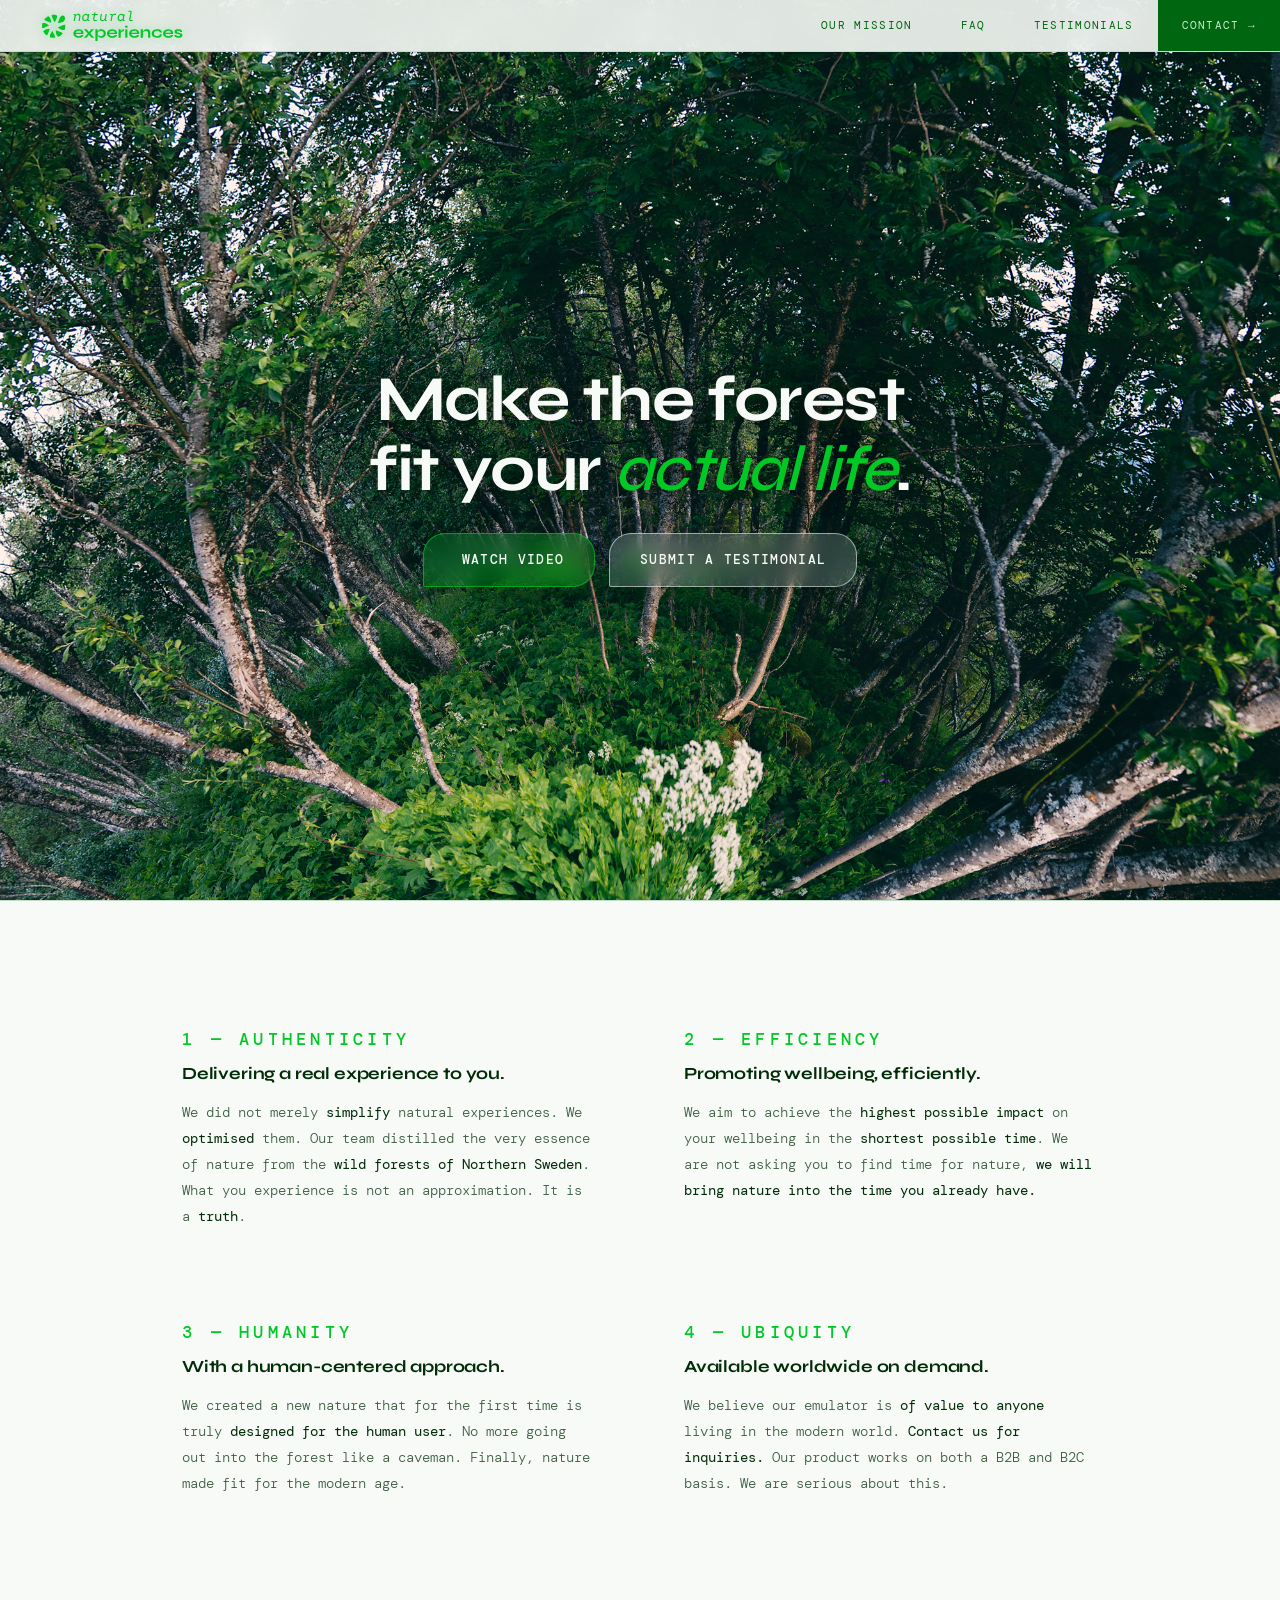
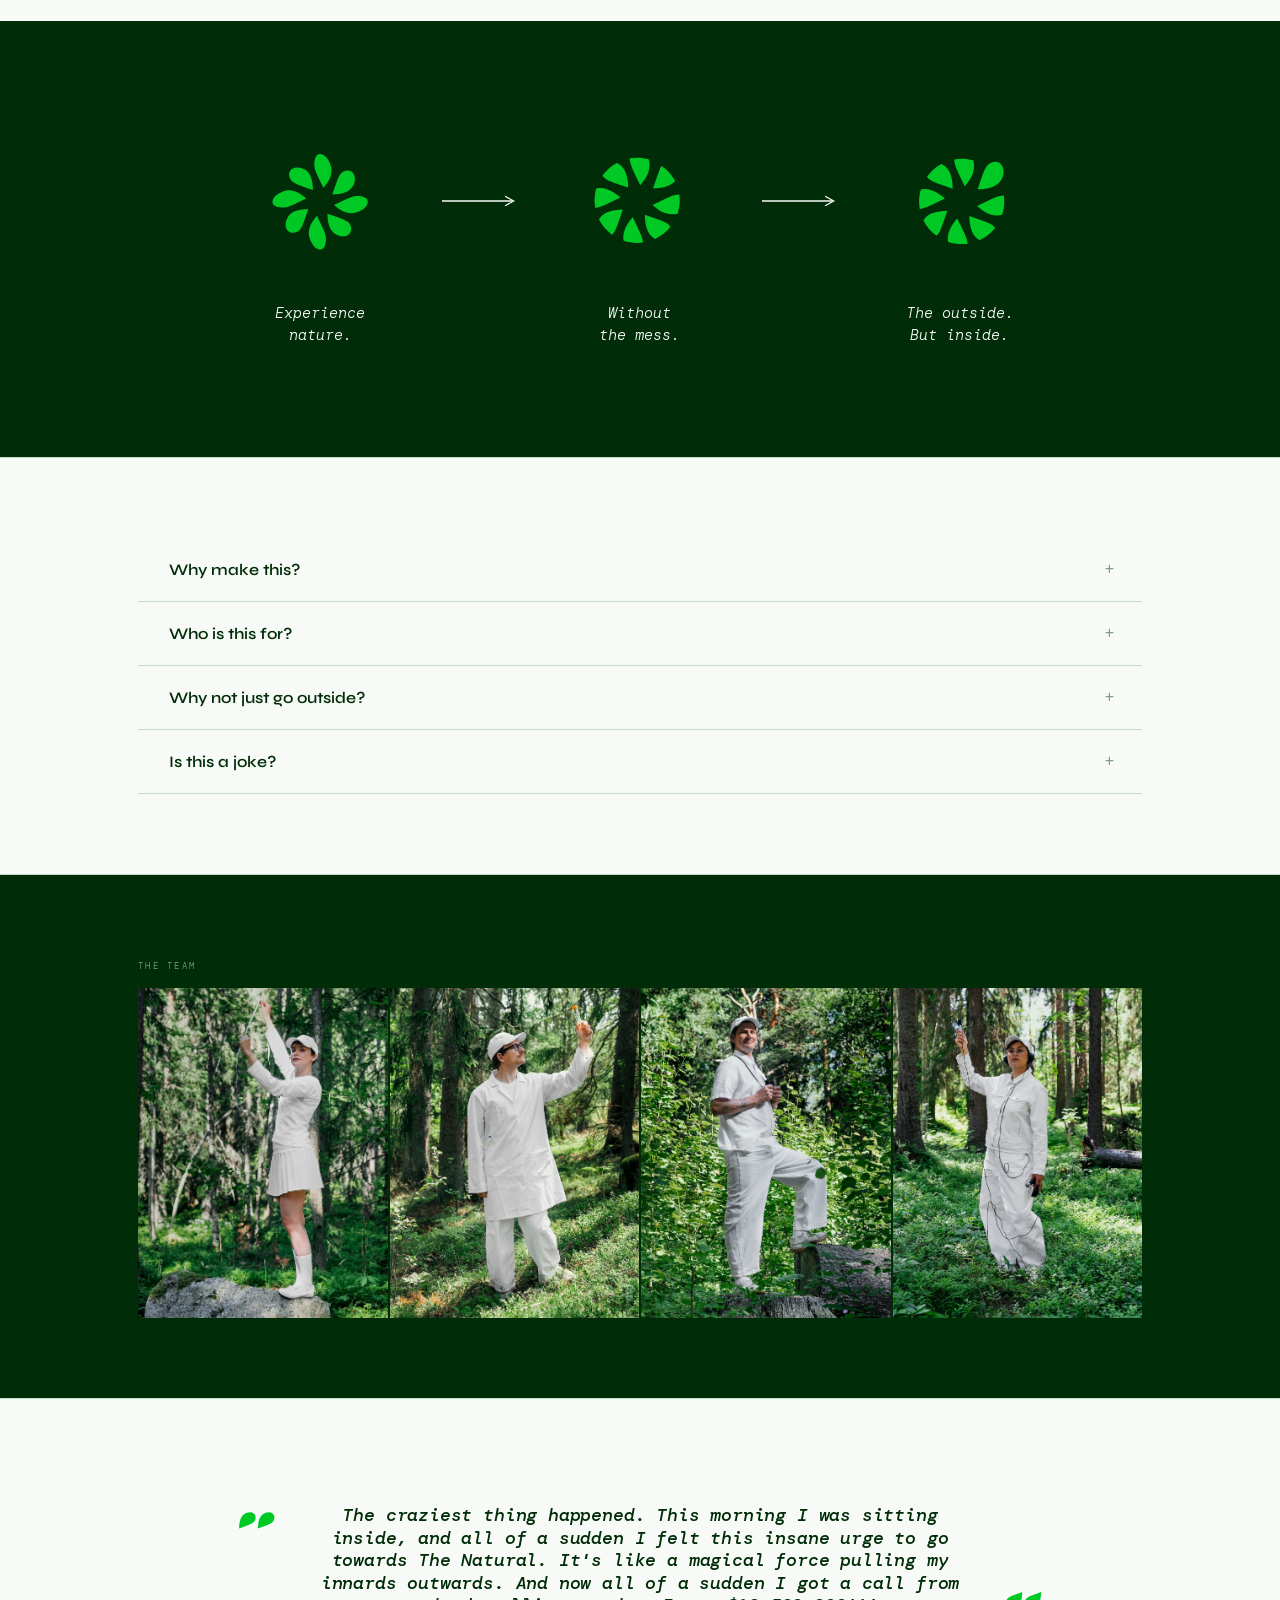
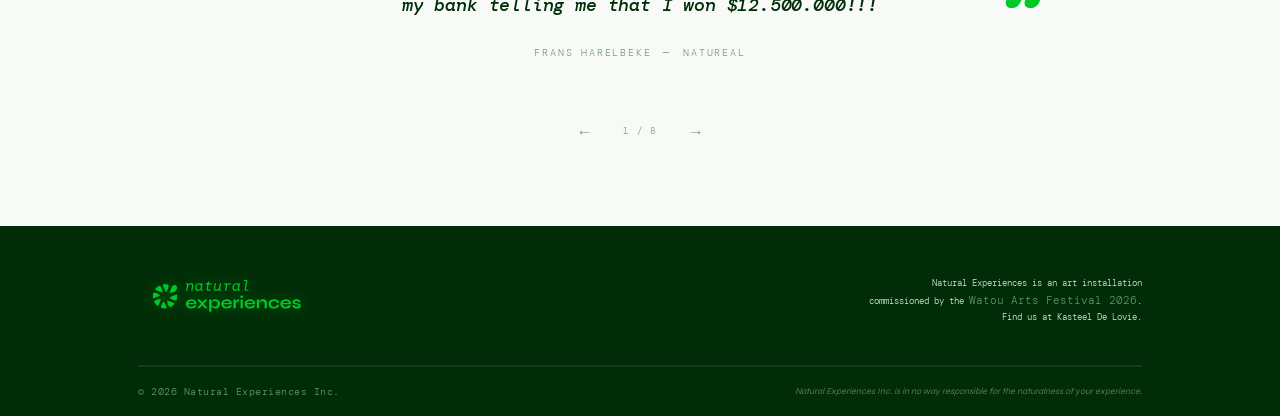
==== commit 0844d82e: "more bugfix" ====
--- a/index.html
+++ b/index.html
@@ -276,8 +276,10 @@
             <span class="faq-icon">+</span>
           </button>
           <div class="faq-body">
-            <div class="faq-body-inner">
-              ${paragraphs.map(p => `<p>${p}</p>`).join('')}
+            <div class="faq-body-clip">
+              <div class="faq-body-inner">
+                ${paragraphs.map(p => `<p>${p}</p>`).join('')}
+              </div>
             </div>
           </div>`;
         container.appendChild(el);
--- a/styles.css
+++ b/styles.css
@@ -435,15 +435,21 @@
   .faq-icon { font-size: 16px; color: var(--text-dim); transition: transform 0.3s, color 0.2s; font-weight: 300; text-align: right; }
   .faq-item.open .faq-icon { transform: rotate(45deg); color: var(--green-accent); }
 
-  /* Grid-row trick: animates to the exact content height, so answers never clip
-     no matter how far the text wraps on narrow screens. */
+  /* Grid-row trick: the row animates between 0fr and 1fr, so an open answer is
+     sized to its real content height and never clips, however far the text
+     wraps on narrow screens. Replaces a fixed max-height, which cut off long
+     answers on mobile.
+     .faq-body-clip exists solely to be the grid item: with border-box sizing a
+     box can't shrink below its own padding, so a padded grid item would keep a
+     ~42px sliver of the answer visible while collapsed. Padding stays on
+     .faq-body-inner, one level further in, where it can be clipped away. */
   .faq-body {
     display: grid;
     grid-template-rows: 0fr;
     transition: grid-template-rows 0.45s cubic-bezier(0.16,1,0.3,1);
   }
   .faq-item.open .faq-body { grid-template-rows: 1fr; }
-  .faq-body > .faq-body-inner { min-height: 0; overflow: hidden; }
+  .faq-body-clip { min-height: 0; overflow: hidden; }
   .faq-body-inner {
     padding: 10px 28px 32px 28px;
     display: flex; flex-direction: column; gap: 14px;
